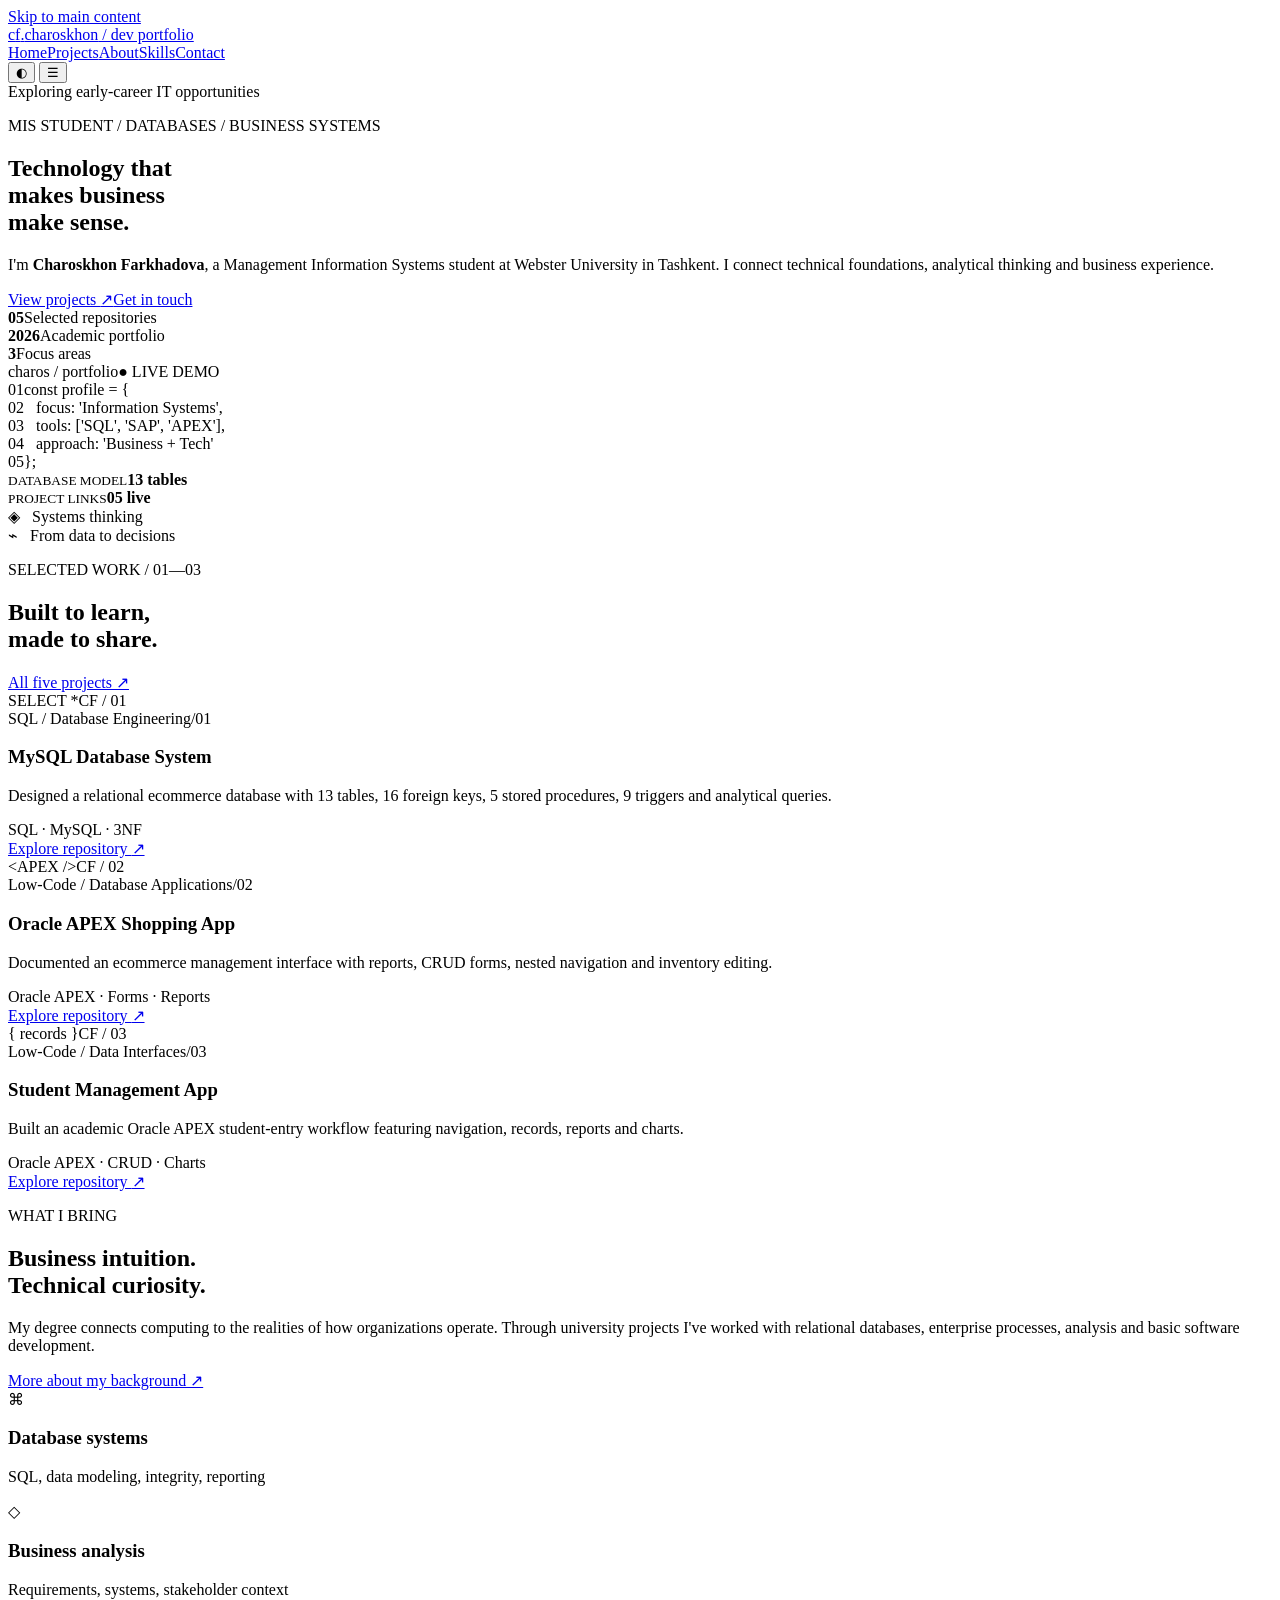
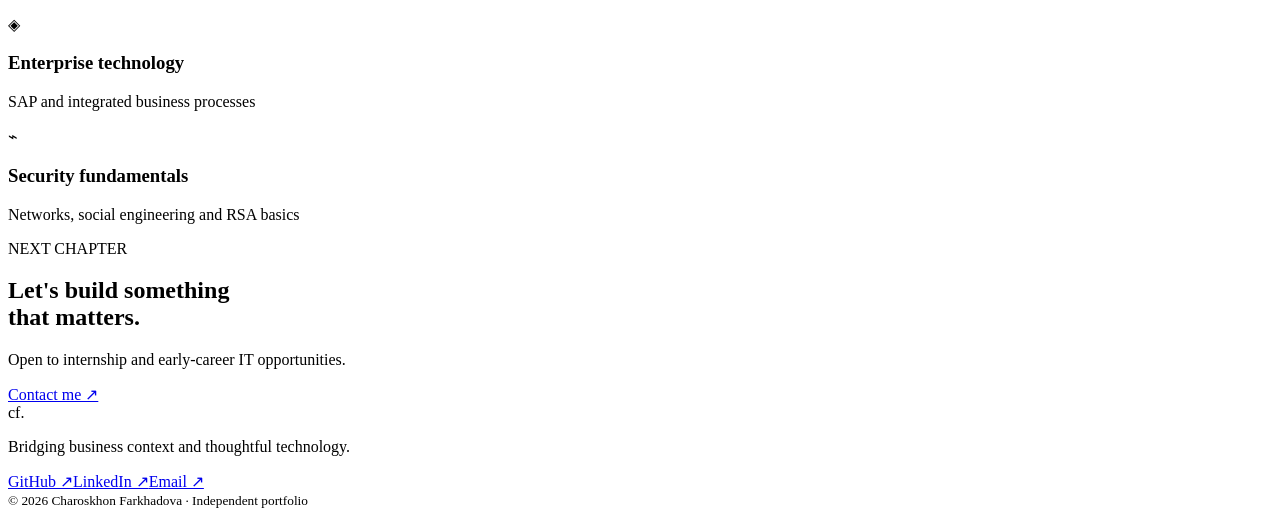
==== index.html @ 65e48bf2 "Add portfolio index.html" ====
<!doctype html>
<html lang="en" data-theme="dark">
<head>
  <meta charset="utf-8">
  <meta name="viewport" content="width=device-width, initial-scale=1">
  <meta name="description" content="Portfolio of Charoskhon Farkhadova, Webster University MIS student focused on data, software and business systems.">
  <meta name="color-scheme" content="dark light">
  <title>Home | Charoskhon Farkhadova</title>
  <link rel="icon" href="assets/favicon.svg" type="image/svg+xml">
  <link rel="stylesheet" href="assets/styles.css">
  <script src="assets/app.js" defer></script>
</head>
<body>
  <a class="skip-link" href="#main">Skip to main content</a>
  <div class="site-shell">
    <header class="site-header">
      <div class="container nav-wrapper">
        <a class="brand" href="index.html" aria-label="Charoskhon Farkhadova, homepage"><span class="brand-mark">c<span>f</span>.</span><span class="brand-label">charoskhon<span class="muted-brand"> / dev portfolio</span></span></a>
        <nav id="primary-navigation" class="site-nav" aria-label="Main navigation"><a href="index.html" aria-current="page" class="active">Home</a><a href="projects.html">Projects</a><a href="about.html">About</a><a href="skills.html">Skills</a><a href="contact.html">Contact</a></nav>
        <div class="header-actions">
          <button class="theme-toggle icon-button" type="button" aria-label="Switch color theme" title="Switch color theme"><span class="theme-icon" aria-hidden="true">◐</span></button>
          <button class="mobile-toggle icon-button" type="button" aria-controls="primary-navigation" aria-expanded="false" aria-label="Open navigation"><span aria-hidden="true">☰</span></button>
        </div>
      </div>
    </header>
    <main id="main">
<section class="hero container">
  <div class="hero-copy">
    <div class="availability"><span class="status-dot"></span> Exploring early-career IT opportunities</div>
    <p class="overline">MIS STUDENT / DATABASES / BUSINESS SYSTEMS</p>
    <h1>Technology that<br><span class="gradient-text">makes business</span><br>make sense<span class="accent-dot">.</span></h1>
    <p class="hero-description">I'm <strong>Charoskhon Farkhadova</strong>, a Management Information Systems student at Webster University in Tashkent. I connect technical foundations, analytical thinking and business experience.</p>
    <div class="hero-actions"><a href="projects.html" class="button button-primary">View projects <span aria-hidden="true">↗</span></a><a href="contact.html" class="button button-outline">Get in touch</a></div>
    <div class="hero-facts"><div><strong>05</strong><span>Selected repositories</span></div><div><strong>2026</strong><span>Academic portfolio</span></div><div><strong>3</strong><span>Focus areas</span></div></div>
  </div>
  <div class="hero-visual" aria-label="Illustrative dashboard showing connections between data, software, and business">
    <div class="visual-grid"></div><div class="halo halo-one"></div><div class="halo halo-two"></div>
    <div class="visual-main-card"><div class="terminal-header"><div class="window-dots"><i></i><i></i><i></i></div><span>charos / portfolio</span><span class="terminal-side">● LIVE DEMO</span></div>
      <div class="terminal-content"><div class="code-line"><span class="line-n">01</span><span class="token-purple">const</span> profile = <span class="token-gold">&#123;</span></div><div class="code-line"><span class="line-n">02</span> &nbsp; focus: <span class="token-green">'Information Systems'</span>,</div><div class="code-line"><span class="line-n">03</span> &nbsp; tools: <span class="token-blue">['SQL', 'SAP', 'APEX']</span>,</div><div class="code-line"><span class="line-n">04</span> &nbsp; approach: <span class="token-green">'Business + Tech'</span></div><div class="code-line"><span class="line-n">05</span><span class="token-gold">&#125;</span>;</div></div>
      <div class="terminal-stats"><div><small>DATABASE MODEL</small><strong>13 <span>tables</span></strong></div><div><small>PROJECT LINKS</small><strong>05 <span>live</span></strong></div></div>
    </div>
    <div class="floating-label label-top">◈ &nbsp; Systems thinking</div><div class="floating-label label-bottom">⌁ &nbsp; From data to decisions</div>
  </div>
</section>
<section class="section section-light-break"><div class="container">
 <div class="section-heading"><div><p class="overline">SELECTED WORK / 01—03</p><h2>Built to <span class="gradient-text">learn,</span><br>made to share.</h2></div><a href="projects.html" class="text-link">All five projects ↗</a></div>
 <div class="projects-grid"><article class="project-card" data-category="data">
    <div class="project-art art-database" aria-hidden="true"><span class="art-orbit"></span><span class="art-code">SELECT *</span><span class="art-corner">CF / 01</span></div>
    <div class="project-card-content"><div class="project-topline"><span class="eyebrow">SQL / Database Engineering</span><span class="index-number">/01</span></div>
    <h3>MySQL Database System</h3><p>Designed a relational ecommerce database with 13 tables, 16 foreign keys, 5 stored procedures, 9 triggers and analytical queries.</p><div class="tagline">SQL · MySQL · 3NF</div>
    <a class="text-link" href="https://github.com/requiembby/online-shopping-database" target="_blank" rel="noopener noreferrer" aria-label="View MySQL Database System on GitHub">Explore repository <span aria-hidden="true">↗</span></a></div>
  </article><article class="project-card" data-category="apps">
    <div class="project-art art-apex" aria-hidden="true"><span class="art-orbit"></span><span class="art-code">&lt;APEX /&gt;</span><span class="art-corner">CF / 02</span></div>
    <div class="project-card-content"><div class="project-topline"><span class="eyebrow">Low-Code / Database Applications</span><span class="index-number">/02</span></div>
    <h3>Oracle APEX Shopping App</h3><p>Documented an ecommerce management interface with reports, CRUD forms, nested navigation and inventory editing.</p><div class="tagline">Oracle APEX · Forms · Reports</div>
    <a class="text-link" href="https://github.com/requiembby/oracle-apex-shopping-system" target="_blank" rel="noopener noreferrer" aria-label="View Oracle APEX Shopping App on GitHub">Explore repository <span aria-hidden="true">↗</span></a></div>
  </article><article class="project-card" data-category="apps">
    <div class="project-art art-student" aria-hidden="true"><span class="art-orbit"></span><span class="art-code">{ records }</span><span class="art-corner">CF / 03</span></div>
    <div class="project-card-content"><div class="project-topline"><span class="eyebrow">Low-Code / Data Interfaces</span><span class="index-number">/03</span></div>
    <h3>Student Management App</h3><p>Built an academic Oracle APEX student-entry workflow featuring navigation, records, reports and charts.</p><div class="tagline">Oracle APEX · CRUD · Charts</div>
    <a class="text-link" href="https://github.com/requiembby/student-management-oracle-apex" target="_blank" rel="noopener noreferrer" aria-label="View Student Management App on GitHub">Explore repository <span aria-hidden="true">↗</span></a></div>
  </article></div></div></section>
<section class="section"><div class="container split-feature">
 <div><p class="overline">WHAT I BRING</p><h2>Business intuition.<br><span class="gradient-text">Technical curiosity.</span></h2><p class="body-large">My degree connects computing to the realities of how organizations operate. Through university projects I've worked with relational databases, enterprise processes, analysis and basic software development.</p><a class="text-link" href="about.html">More about my background ↗</a></div>
 <div class="discipline-grid"><div><span class="discipline-icon">⌘</span><h3>Database systems</h3><p>SQL, data modeling, integrity, reporting</p></div><div><span class="discipline-icon">◇</span><h3>Business analysis</h3><p>Requirements, systems, stakeholder context</p></div><div><span class="discipline-icon">◈</span><h3>Enterprise technology</h3><p>SAP and integrated business processes</p></div><div><span class="discipline-icon">⌁</span><h3>Security fundamentals</h3><p>Networks, social engineering and RSA basics</p></div></div>
</div></section>
<section class="container cta-section"><div class="cta-panel"><div><p class="overline">NEXT CHAPTER</p><h2>Let's build something<br>that matters.</h2><p>Open to internship and early-career IT opportunities.</p></div><a href="contact.html" class="button button-light">Contact me ↗</a></div></section>
</main>
    <footer class="site-footer">
      <div class="container footer-inner">
        <div><span class="footer-signature">c<span>f</span>.</span><p>Bridging business context and thoughtful technology.</p></div>
        <div class="footer-right"><div class="footer-links"><a href="https://github.com/requiembby" target="_blank" rel="noopener noreferrer">GitHub ↗</a><a href="https://www.linkedin.com/in/charoskhon-farkhadova-2148a9307/" target="_blank" rel="noopener noreferrer">LinkedIn ↗</a><a href="mailto:farkhadova.charos@gmail.com">Email ↗</a></div><small>© 2026 Charoskhon Farkhadova · Independent portfolio</small></div>
      </div>
    </footer>
  </div>
</body></html>
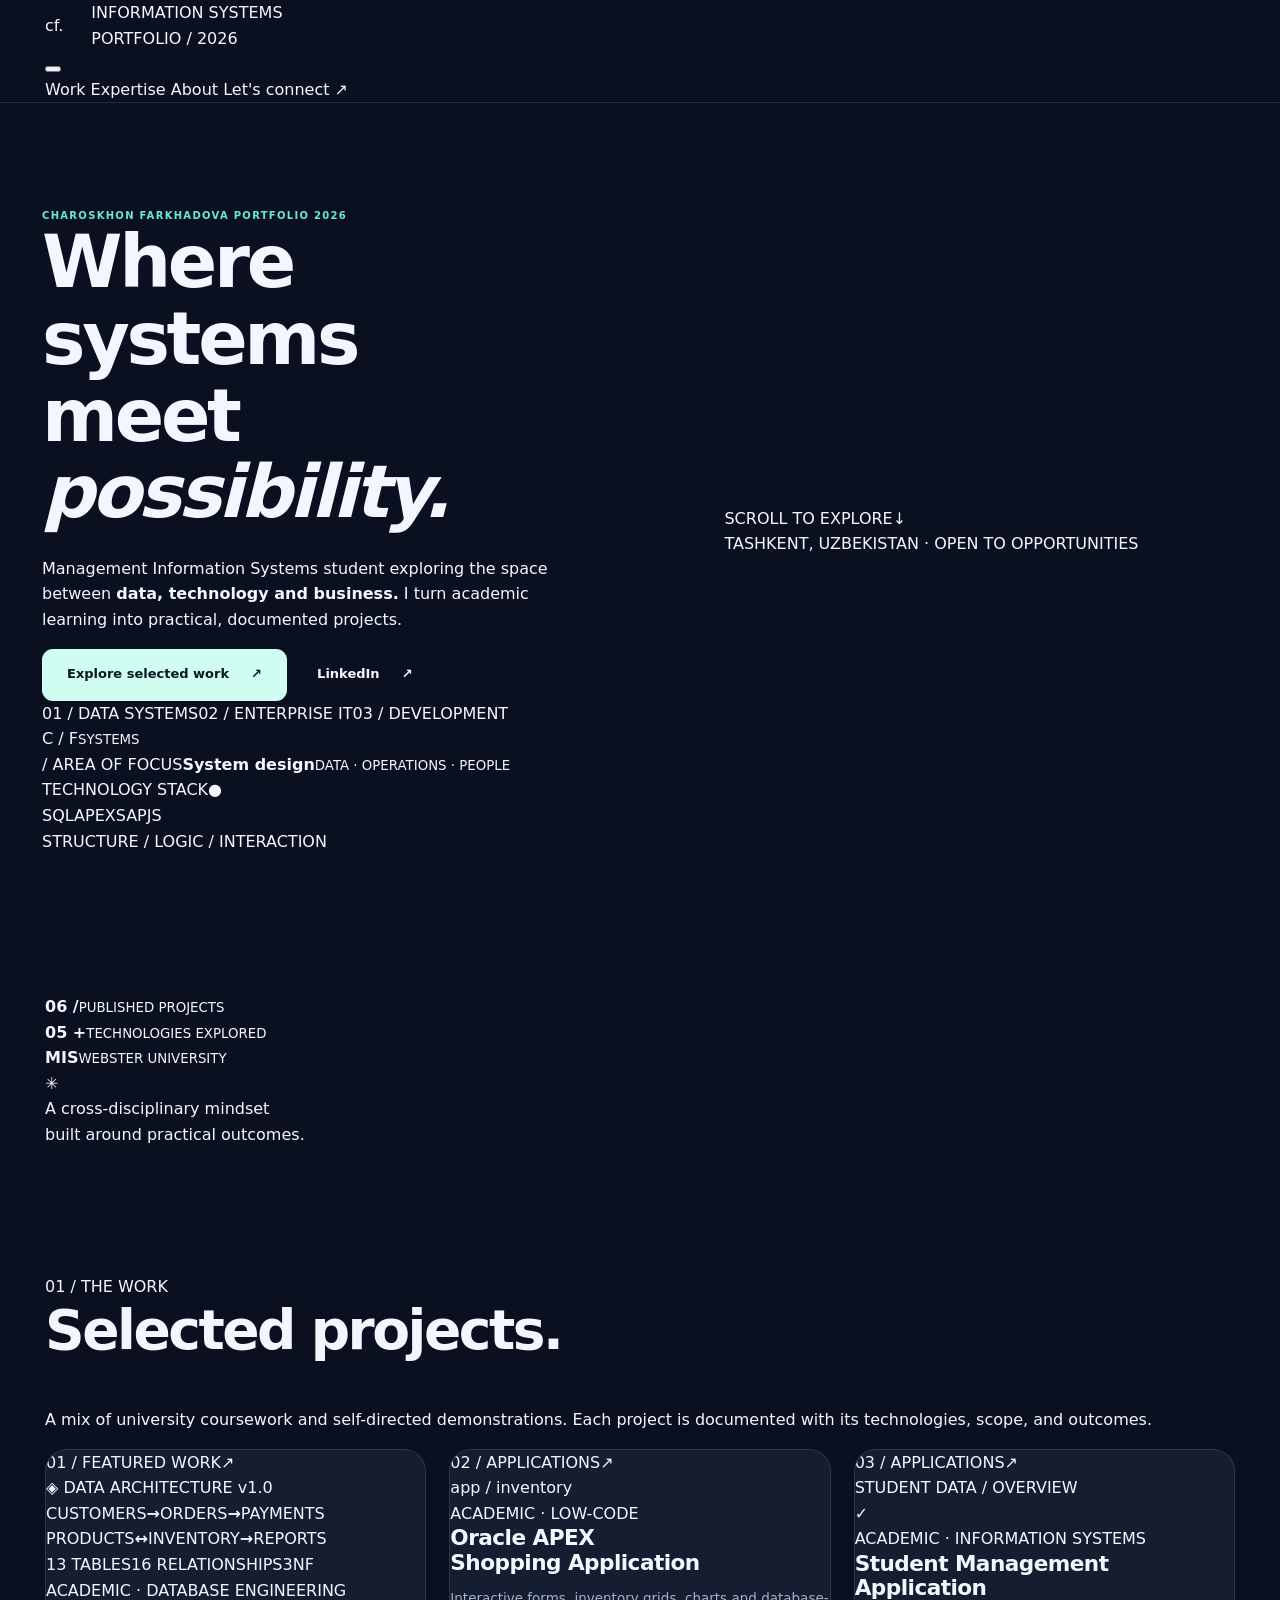
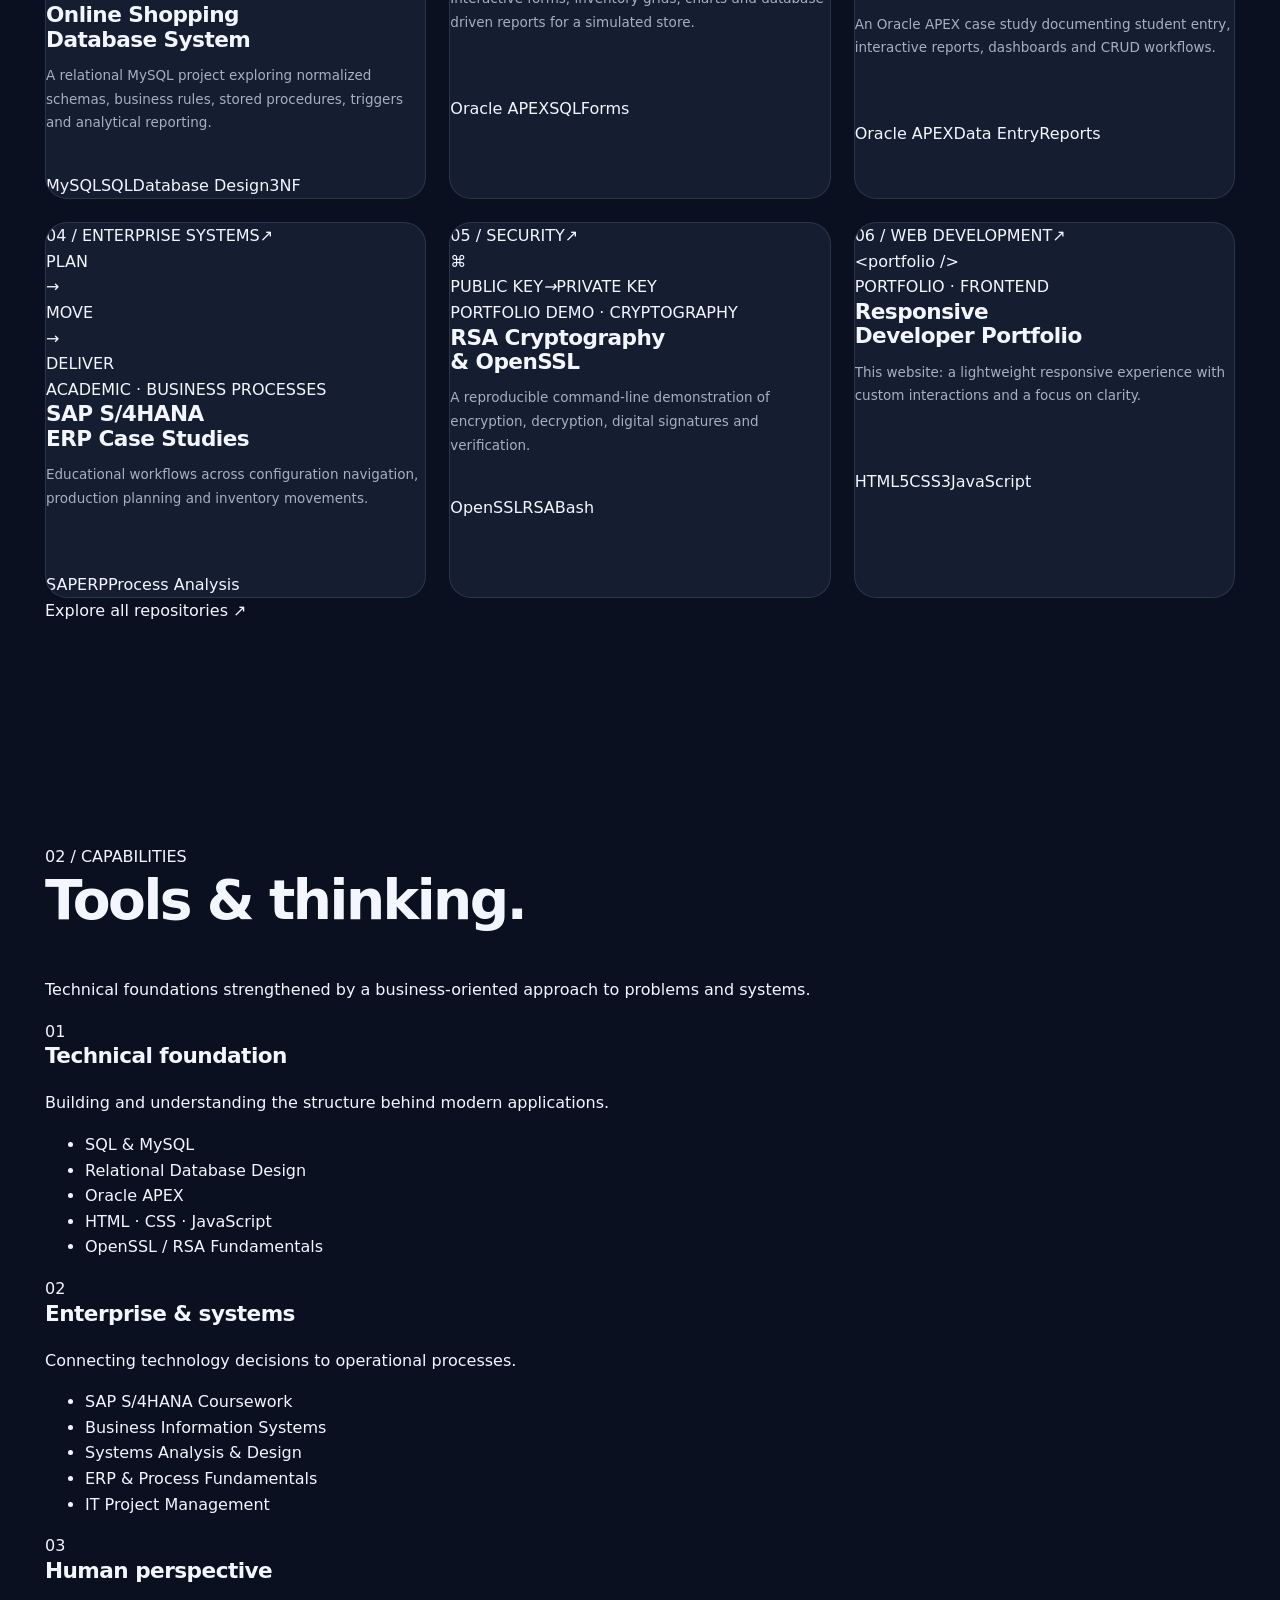
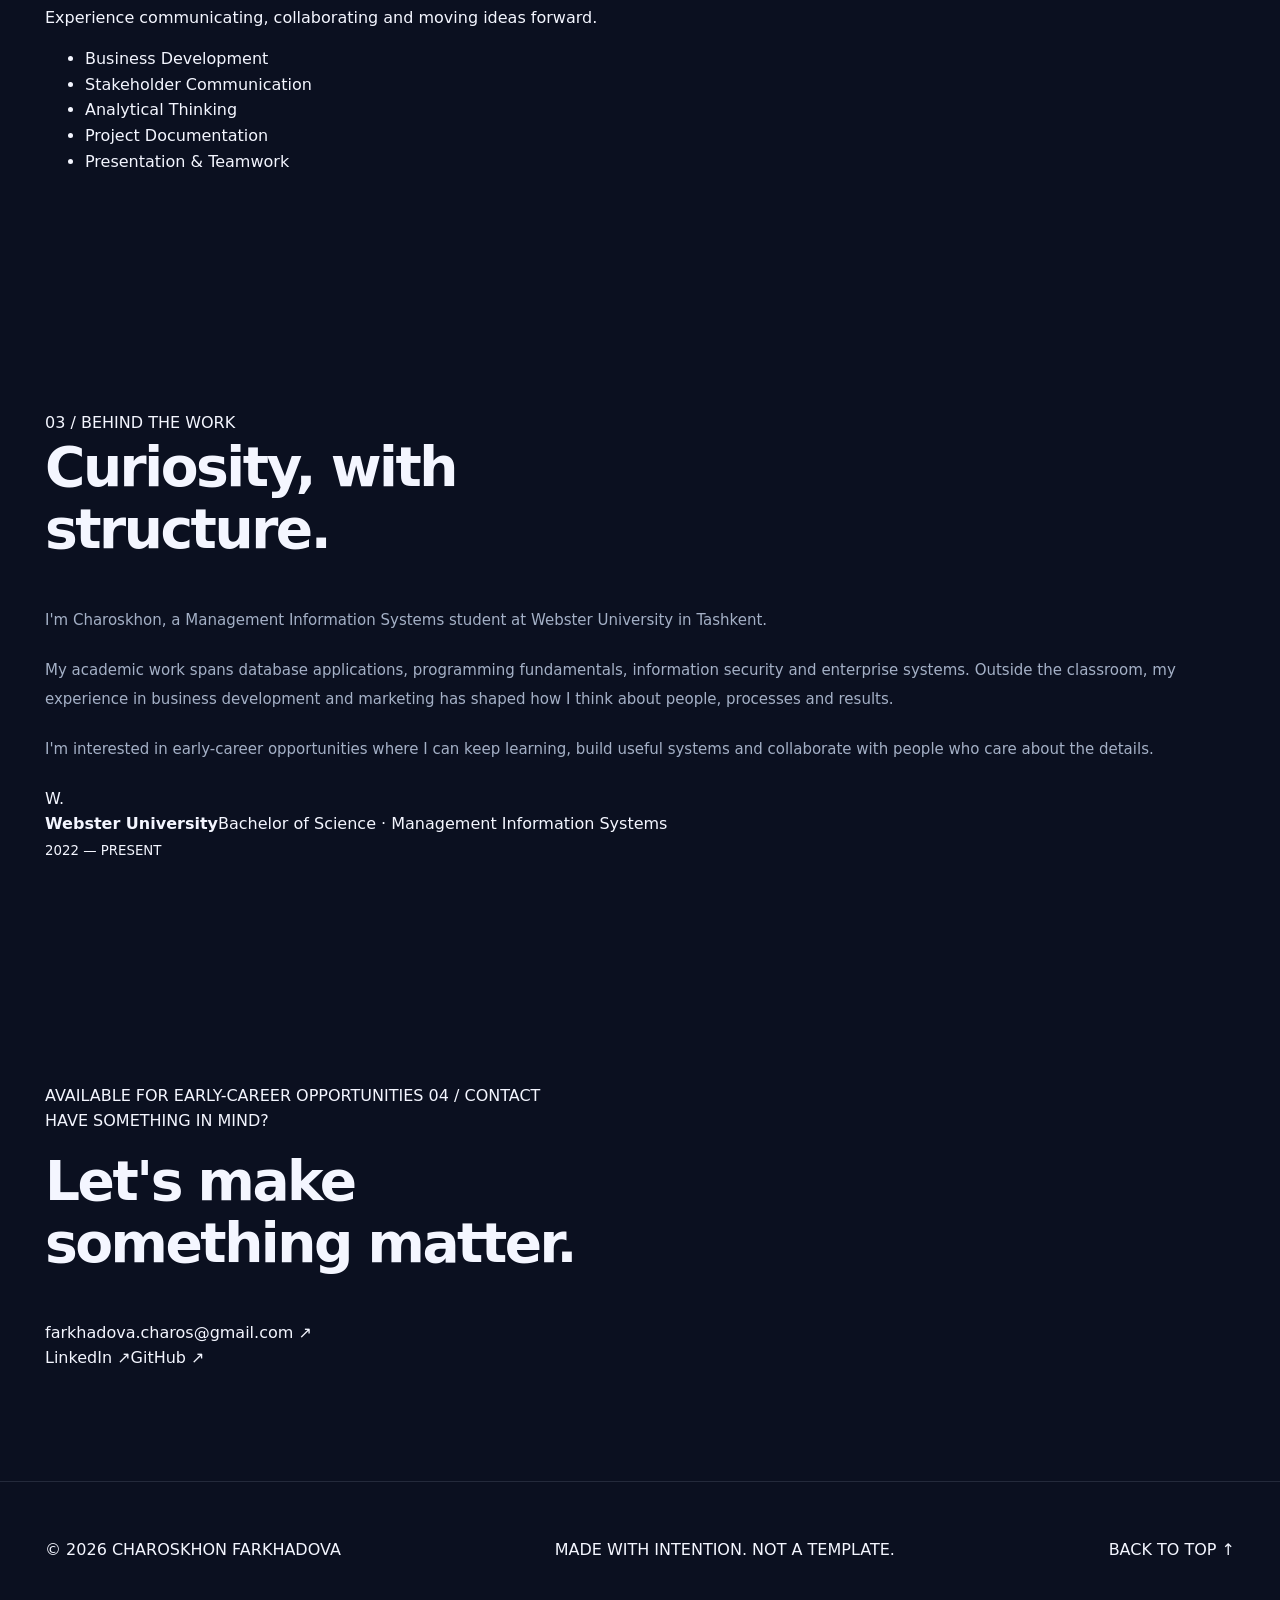
==== commit 4e966799: "Redesign homepage as elegant dark one-page tech portfolio without portrait" ====
--- a/index.html
+++ b/index.html
@@ -1,76 +1,163 @@
 <!doctype html>
-<html lang="en" data-theme="dark">
+<html lang="en">
 <head>
   <meta charset="utf-8">
-  <meta name="viewport" content="width=device-width, initial-scale=1">
-  <meta name="description" content="Portfolio of Charoskhon Farkhadova, Webster University MIS student focused on data, software and business systems.">
-  <meta name="color-scheme" content="dark light">
-  <title>Home | Charoskhon Farkhadova</title>
-  <link rel="icon" href="assets/favicon.svg" type="image/svg+xml">
+  <meta name="viewport" content="width=device-width,initial-scale=1">
+  <meta name="theme-color" content="#09090e">
+  <meta name="description" content="Charoskhon Farkhadova — Management Information Systems student working across databases, Oracle APEX, ERP processes, cryptography, and web development.">
+  <meta property="og:title" content="Charoskhon Farkhadova — Systems & Technology">
+  <meta property="og:description" content="Selected academic technology projects, technical skills, and professional experience.">
+  <title>Charoskhon Farkhadova | Systems & Technology</title>
+  <link rel="icon" type="image/svg+xml" href="assets/favicon.svg">
+  <link rel="preconnect" href="https://fonts.googleapis.com">
+  <link rel="preconnect" href="https://fonts.gstatic.com" crossorigin>
+  <link href="https://fonts.googleapis.com/css2?family=DM+Mono:wght@400;500&family=Manrope:wght@400;500;600;700;800&display=swap" rel="stylesheet">
   <link rel="stylesheet" href="assets/styles.css">
   <script src="assets/app.js" defer></script>
 </head>
 <body>
   <a class="skip-link" href="#main">Skip to main content</a>
-  <div class="site-shell">
-    <header class="site-header">
-      <div class="container nav-wrapper">
-        <a class="brand" href="index.html" aria-label="Charoskhon Farkhadova, homepage"><span class="brand-mark">c<span>f</span>.</span><span class="brand-label">charoskhon<span class="muted-brand"> / dev portfolio</span></span></a>
-        <nav id="primary-navigation" class="site-nav" aria-label="Main navigation"><a href="index.html" aria-current="page" class="active">Home</a><a href="projects.html">Projects</a><a href="about.html">About</a><a href="skills.html">Skills</a><a href="contact.html">Contact</a></nav>
-        <div class="header-actions">
-          <button class="theme-toggle icon-button" type="button" aria-label="Switch color theme" title="Switch color theme"><span class="theme-icon" aria-hidden="true">◐</span></button>
-          <button class="mobile-toggle icon-button" type="button" aria-controls="primary-navigation" aria-expanded="false" aria-label="Open navigation"><span aria-hidden="true">☰</span></button>
+  <div class="page-grid" aria-hidden="true"></div>
+  <div class="grain" aria-hidden="true"></div>
+  <header class="site-header" id="top">
+    <div class="container header-inner">
+      <a class="brand" href="#top" aria-label="Charoskhon Farkhadova, back to top">
+        <span class="brand-monogram">c<span>f</span>.</span>
+        <span class="brand-divider"></span>
+        <span class="brand-description">INFORMATION SYSTEMS<br>PORTFOLIO / 2026</span>
+      </a>
+      <button class="menu-toggle" type="button" aria-label="Open navigation" aria-expanded="false" aria-controls="site-navigation">
+        <span></span><span></span>
+      </button>
+      <nav class="navigation" id="site-navigation" aria-label="Main navigation">
+        <a href="#work">Work</a>
+        <a href="#expertise">Expertise</a>
+        <a href="#about">About</a>
+        <a href="#contact" class="nav-contact">Let's connect <span aria-hidden="true">↗</span></a>
+      </nav>
+    </div>
+  </header>
+
+  <main id="main">
+    <section class="hero section" aria-labelledby="hero-title">
+      <div class="container hero-layout">
+        <div class="hero-copy">
+          <div class="eyebrow"><span class="eyebrow-dot"></span> CHAROSKHON FARKHADOVA <span class="eyebrow-line"></span> PORTFOLIO 2026</div>
+          <h1 id="hero-title">Where <span>systems</span><br>meet <em>possibility.</em></h1>
+          <p class="hero-lead">Management Information Systems student exploring the space between <strong>data, technology and business.</strong> I turn academic learning into practical, documented projects.</p>
+          <div class="hero-buttons">
+            <a class="button button-primary" href="#work">Explore selected work <span aria-hidden="true">↗</span></a>
+            <a class="button button-quiet" href="https://www.linkedin.com/in/charoskhon-farkhadova-2148a9307/" target="_blank" rel="noopener noreferrer">LinkedIn <span aria-hidden="true">↗</span></a>
+          </div>
+          <div class="hero-tags" aria-label="Areas of interest">
+            <span>01 / DATA SYSTEMS</span><i></i><span>02 / ENTERPRISE IT</span><i></i><span>03 / DEVELOPMENT</span>
+          </div>
+        </div>
+        <div class="hero-art" aria-label="Decorative technical schematic and skill overview">
+          <div class="orbit-glow" aria-hidden="true"></div>
+          <div class="orbit orbit-outer" aria-hidden="true"></div>
+          <div class="orbit orbit-middle" aria-hidden="true"></div>
+          <div class="orbit orbit-inner" aria-hidden="true"></div>
+          <div class="orbit-core" aria-hidden="true"><span>C / F</span><small>SYSTEMS</small></div>
+          <span class="art-node node-one" aria-hidden="true"></span>
+          <span class="art-node node-two" aria-hidden="true"></span>
+          <span class="art-node node-three" aria-hidden="true"></span>
+          <div class="floating-panel panel-top"><span class="mini-label">/ AREA OF FOCUS</span><strong>System design</strong><small>DATA · OPERATIONS · PEOPLE</small></div>
+          <div class="floating-panel panel-bottom"><div class="panel-heading"><span class="mini-label">TECHNOLOGY STACK</span><span class="purple-signal">●</span></div><div class="stack-pills"><span>SQL</span><span>APEX</span><span>SAP</span><span>JS</span></div></div>
+          <div class="art-side-label" aria-hidden="true">STRUCTURE / LOGIC / INTERACTION</div>
         </div>
       </div>
-    </header>
-    <main id="main">
-<section class="hero container">
-  <div class="hero-copy">
-    <div class="availability"><span class="status-dot"></span> Exploring early-career IT opportunities</div>
-    <p class="overline">MIS STUDENT / DATABASES / BUSINESS SYSTEMS</p>
-    <h1>Technology that<br><span class="gradient-text">makes business</span><br>make sense<span class="accent-dot">.</span></h1>
-    <p class="hero-description">I'm <strong>Charoskhon Farkhadova</strong>, a Management Information Systems student at Webster University in Tashkent. I connect technical foundations, analytical thinking and business experience.</p>
-    <div class="hero-actions"><a href="projects.html" class="button button-primary">View projects <span aria-hidden="true">↗</span></a><a href="contact.html" class="button button-outline">Get in touch</a></div>
-    <div class="hero-facts"><div><strong>05</strong><span>Selected repositories</span></div><div><strong>2026</strong><span>Academic portfolio</span></div><div><strong>3</strong><span>Focus areas</span></div></div>
-  </div>
-  <div class="hero-visual" aria-label="Illustrative dashboard showing connections between data, software, and business">
-    <div class="visual-grid"></div><div class="halo halo-one"></div><div class="halo halo-two"></div>
-    <div class="visual-main-card"><div class="terminal-header"><div class="window-dots"><i></i><i></i><i></i></div><span>charos / portfolio</span><span class="terminal-side">● LIVE DEMO</span></div>
-      <div class="terminal-content"><div class="code-line"><span class="line-n">01</span><span class="token-purple">const</span> profile = <span class="token-gold">&#123;</span></div><div class="code-line"><span class="line-n">02</span> &nbsp; focus: <span class="token-green">'Information Systems'</span>,</div><div class="code-line"><span class="line-n">03</span> &nbsp; tools: <span class="token-blue">['SQL', 'SAP', 'APEX']</span>,</div><div class="code-line"><span class="line-n">04</span> &nbsp; approach: <span class="token-green">'Business + Tech'</span></div><div class="code-line"><span class="line-n">05</span><span class="token-gold">&#125;</span>;</div></div>
-      <div class="terminal-stats"><div><small>DATABASE MODEL</small><strong>13 <span>tables</span></strong></div><div><small>PROJECT LINKS</small><strong>05 <span>live</span></strong></div></div>
-    </div>
-    <div class="floating-label label-top">◈ &nbsp; Systems thinking</div><div class="floating-label label-bottom">⌁ &nbsp; From data to decisions</div>
-  </div>
-</section>
-<section class="section section-light-break"><div class="container">
- <div class="section-heading"><div><p class="overline">SELECTED WORK / 01—03</p><h2>Built to <span class="gradient-text">learn,</span><br>made to share.</h2></div><a href="projects.html" class="text-link">All five projects ↗</a></div>
- <div class="projects-grid"><article class="project-card" data-category="data">
-    <div class="project-art art-database" aria-hidden="true"><span class="art-orbit"></span><span class="art-code">SELECT *</span><span class="art-corner">CF / 01</span></div>
-    <div class="project-card-content"><div class="project-topline"><span class="eyebrow">SQL / Database Engineering</span><span class="index-number">/01</span></div>
-    <h3>MySQL Database System</h3><p>Designed a relational ecommerce database with 13 tables, 16 foreign keys, 5 stored procedures, 9 triggers and analytical queries.</p><div class="tagline">SQL · MySQL · 3NF</div>
-    <a class="text-link" href="https://github.com/requiembby/online-shopping-database" target="_blank" rel="noopener noreferrer" aria-label="View MySQL Database System on GitHub">Explore repository <span aria-hidden="true">↗</span></a></div>
-  </article><article class="project-card" data-category="apps">
-    <div class="project-art art-apex" aria-hidden="true"><span class="art-orbit"></span><span class="art-code">&lt;APEX /&gt;</span><span class="art-corner">CF / 02</span></div>
-    <div class="project-card-content"><div class="project-topline"><span class="eyebrow">Low-Code / Database Applications</span><span class="index-number">/02</span></div>
-    <h3>Oracle APEX Shopping App</h3><p>Documented an ecommerce management interface with reports, CRUD forms, nested navigation and inventory editing.</p><div class="tagline">Oracle APEX · Forms · Reports</div>
-    <a class="text-link" href="https://github.com/requiembby/oracle-apex-shopping-system" target="_blank" rel="noopener noreferrer" aria-label="View Oracle APEX Shopping App on GitHub">Explore repository <span aria-hidden="true">↗</span></a></div>
-  </article><article class="project-card" data-category="apps">
-    <div class="project-art art-student" aria-hidden="true"><span class="art-orbit"></span><span class="art-code">{ records }</span><span class="art-corner">CF / 03</span></div>
-    <div class="project-card-content"><div class="project-topline"><span class="eyebrow">Low-Code / Data Interfaces</span><span class="index-number">/03</span></div>
-    <h3>Student Management App</h3><p>Built an academic Oracle APEX student-entry workflow featuring navigation, records, reports and charts.</p><div class="tagline">Oracle APEX · CRUD · Charts</div>
-    <a class="text-link" href="https://github.com/requiembby/student-management-oracle-apex" target="_blank" rel="noopener noreferrer" aria-label="View Student Management App on GitHub">Explore repository <span aria-hidden="true">↗</span></a></div>
-  </article></div></div></section>
-<section class="section"><div class="container split-feature">
- <div><p class="overline">WHAT I BRING</p><h2>Business intuition.<br><span class="gradient-text">Technical curiosity.</span></h2><p class="body-large">My degree connects computing to the realities of how organizations operate. Through university projects I've worked with relational databases, enterprise processes, analysis and basic software development.</p><a class="text-link" href="about.html">More about my background ↗</a></div>
- <div class="discipline-grid"><div><span class="discipline-icon">⌘</span><h3>Database systems</h3><p>SQL, data modeling, integrity, reporting</p></div><div><span class="discipline-icon">◇</span><h3>Business analysis</h3><p>Requirements, systems, stakeholder context</p></div><div><span class="discipline-icon">◈</span><h3>Enterprise technology</h3><p>SAP and integrated business processes</p></div><div><span class="discipline-icon">⌁</span><h3>Security fundamentals</h3><p>Networks, social engineering and RSA basics</p></div></div>
-</div></section>
-<section class="container cta-section"><div class="cta-panel"><div><p class="overline">NEXT CHAPTER</p><h2>Let's build something<br>that matters.</h2><p>Open to internship and early-career IT opportunities.</p></div><a href="contact.html" class="button button-light">Contact me ↗</a></div></section>
-</main>
-    <footer class="site-footer">
-      <div class="container footer-inner">
-        <div><span class="footer-signature">c<span>f</span>.</span><p>Bridging business context and thoughtful technology.</p></div>
-        <div class="footer-right"><div class="footer-links"><a href="https://github.com/requiembby" target="_blank" rel="noopener noreferrer">GitHub ↗</a><a href="https://www.linkedin.com/in/charoskhon-farkhadova-2148a9307/" target="_blank" rel="noopener noreferrer">LinkedIn ↗</a><a href="mailto:farkhadova.charos@gmail.com">Email ↗</a></div><small>© 2026 Charoskhon Farkhadova · Independent portfolio</small></div>
+      <div class="container hero-bottom">
+        <div class="hero-bottom-left"><span class="tiny-line"></span><span>SCROLL TO EXPLORE</span><span class="arrow-down">↓</span></div>
+        <span class="hero-bottom-right">TASHKENT, UZBEKISTAN · OPEN TO OPPORTUNITIES</span>
       </div>
-    </footer>
-  </div>
-</body></html>+    </section>
+
+    <section class="metrics" aria-label="Portfolio at a glance">
+      <div class="container metric-layout">
+        <div class="metric"><strong>06<span> /</span></strong><small>PUBLISHED PROJECTS</small></div>
+        <div class="metric"><strong>05<span> +</span></strong><small>TECHNOLOGIES EXPLORED</small></div>
+        <div class="metric"><strong>MIS</strong><small>WEBSTER UNIVERSITY</small></div>
+        <div class="metric metric-note"><span class="note-spark">✳</span><p>A cross-disciplinary mindset<br>built around practical outcomes.</p></div>
+      </div>
+    </section>
+
+    <section class="work section" id="work" aria-labelledby="work-title">
+      <div class="container">
+        <div class="section-intro" data-reveal>
+          <div><div class="section-index"><span class="number">01</span> / THE WORK</div><h2 id="work-title">Selected <span>projects.</span></h2></div>
+          <p>A mix of university coursework and self-directed demonstrations. Each project is documented with its technologies, scope, and outcomes.</p>
+        </div>
+        <div class="projects-grid">
+          <a class="project-card project-featured" data-reveal href="https://github.com/requiembby/online-shopping-database" target="_blank" rel="noopener noreferrer">
+            <div class="project-top"><span class="project-num">01 / FEATURED WORK</span><span class="open-arrow" aria-hidden="true">↗</span></div>
+            <div class="featured-grid" aria-hidden="true">
+              <div class="db-diagram"><div class="schema-head"><span class="schema-signal">◈</span> DATA ARCHITECTURE <span>v1.0</span></div>
+                <div class="schema-nodes"><span>CUSTOMERS</span><b>→</b><span>ORDERS</span><b>→</b><span>PAYMENTS</span></div>
+                <div class="schema-nodes second"><span>PRODUCTS</span><b>↔</b><span>INVENTORY</span><b>→</b><span>REPORTS</span></div>
+                <div class="schema-foot"><span>13 TABLES</span><span>16 RELATIONSHIPS</span><span>3NF</span></div>
+              </div>
+            </div>
+            <div class="project-body"><span class="project-kind">ACADEMIC · DATABASE ENGINEERING</span><h3>Online Shopping<br>Database System</h3><p>A relational MySQL project exploring normalized schemas, business rules, stored procedures, triggers and analytical reporting.</p><div class="tag-row"><span>MySQL</span><span>SQL</span><span>Database Design</span><span>3NF</span></div></div>
+          </a>
+          <a class="project-card" data-reveal href="https://github.com/requiembby/oracle-apex-shopping-system" target="_blank" rel="noopener noreferrer">
+            <div class="project-top"><span class="project-num">02 / APPLICATIONS</span><span class="open-arrow" aria-hidden="true">↗</span></div>
+            <div class="project-graphic ui-graphic" aria-hidden="true"><div class="mini-browser"><div class="browser-tabs"><i></i><i></i><i></i><span>app / inventory</span></div><div class="browser-sidebar"></div><div class="browser-lines"><span></span><span></span><span></span><span></span></div><div class="browser-chart"><i></i><i></i><i></i><i></i></div></div></div>
+            <div class="project-body"><span class="project-kind">ACADEMIC · LOW-CODE</span><h3>Oracle APEX<br>Shopping Application</h3><p>Interactive forms, inventory grids, charts and database-driven reports for a simulated store.</p><div class="tag-row"><span>Oracle APEX</span><span>SQL</span><span>Forms</span></div></div>
+          </a>
+          <a class="project-card" data-reveal href="https://github.com/requiembby/student-management-oracle-apex" target="_blank" rel="noopener noreferrer">
+            <div class="project-top"><span class="project-num">03 / APPLICATIONS</span><span class="open-arrow" aria-hidden="true">↗</span></div>
+            <div class="project-graphic student-graphic" aria-hidden="true"><div class="student-window"><span>STUDENT DATA / OVERVIEW</span><div class="student-row"><i></i><b></b><em></em></div><div class="student-row"><i></i><b></b><em></em></div><div class="student-row"><i></i><b></b><em></em></div></div><div class="student-bubble">✓</div></div>
+            <div class="project-body"><span class="project-kind">ACADEMIC · INFORMATION SYSTEMS</span><h3>Student Management<br>Application</h3><p>An Oracle APEX case study documenting student entry, interactive reports, dashboards and CRUD workflows.</p><div class="tag-row"><span>Oracle APEX</span><span>Data Entry</span><span>Reports</span></div></div>
+          </a>
+          <a class="project-card" data-reveal href="https://github.com/requiembby/sap-s4hana-erp-case-studies" target="_blank" rel="noopener noreferrer">
+            <div class="project-top"><span class="project-num">04 / ENTERPRISE SYSTEMS</span><span class="open-arrow" aria-hidden="true">↗</span></div>
+            <div class="project-graphic flow-graphic" aria-hidden="true"><div class="flow-node">PLAN</div><span>→</span><div class="flow-node">MOVE</div><span>→</span><div class="flow-node">DELIVER</div></div>
+            <div class="project-body"><span class="project-kind">ACADEMIC · BUSINESS PROCESSES</span><h3>SAP S/4HANA<br>ERP Case Studies</h3><p>Educational workflows across configuration navigation, production planning and inventory movements.</p><div class="tag-row"><span>SAP</span><span>ERP</span><span>Process Analysis</span></div></div>
+          </a>
+          <a class="project-card" data-reveal href="https://github.com/requiembby/rsa-cryptography-openssl" target="_blank" rel="noopener noreferrer">
+            <div class="project-top"><span class="project-num">05 / SECURITY</span><span class="open-arrow" aria-hidden="true">↗</span></div>
+            <div class="project-graphic rsa-graphic" aria-hidden="true"><div class="key-circle">⌘</div><div class="rsa-caption"><span>PUBLIC KEY</span><i>→</i><span>PRIVATE KEY</span></div></div>
+            <div class="project-body"><span class="project-kind">PORTFOLIO DEMO · CRYPTOGRAPHY</span><h3>RSA Cryptography<br>&amp; OpenSSL</h3><p>A reproducible command-line demonstration of encryption, decryption, digital signatures and verification.</p><div class="tag-row"><span>OpenSSL</span><span>RSA</span><span>Bash</span></div></div>
+          </a>
+          <a class="project-card" data-reveal href="https://github.com/requiembby/responsive-developer-portfolio" target="_blank" rel="noopener noreferrer">
+            <div class="project-top"><span class="project-num">06 / WEB DEVELOPMENT</span><span class="open-arrow" aria-hidden="true">↗</span></div>
+            <div class="project-graphic web-graphic" aria-hidden="true"><div class="web-window"><span>&lt;portfolio /&gt;</span><i></i><i></i><i></i></div></div>
+            <div class="project-body"><span class="project-kind">PORTFOLIO · FRONTEND</span><h3>Responsive<br>Developer Portfolio</h3><p>This website: a lightweight responsive experience with custom interactions and a focus on clarity.</p><div class="tag-row"><span>HTML5</span><span>CSS3</span><span>JavaScript</span></div></div>
+          </a>
+        </div>
+        <a class="all-work" href="https://github.com/requiembby?tab=repositories" target="_blank" rel="noopener noreferrer">Explore all repositories <span aria-hidden="true">↗</span></a>
+      </div>
+    </section>
+
+    <section class="expertise section" id="expertise" aria-labelledby="expertise-title">
+      <div class="container">
+        <div class="section-intro" data-reveal><div><div class="section-index"><span class="number">02</span> / CAPABILITIES</div><h2 id="expertise-title">Tools &amp; <span>thinking.</span></h2></div><p>Technical foundations strengthened by a business-oriented approach to problems and systems.</p></div>
+        <div class="expertise-grid">
+          <article class="skill-column" data-reveal><div class="column-marker">01</div><h3>Technical foundation</h3><p>Building and understanding the structure behind modern applications.</p><ul><li>SQL &amp; MySQL</li><li>Relational Database Design</li><li>Oracle APEX</li><li>HTML · CSS · JavaScript</li><li>OpenSSL / RSA Fundamentals</li></ul></article>
+          <article class="skill-column" data-reveal><div class="column-marker">02</div><h3>Enterprise &amp; systems</h3><p>Connecting technology decisions to operational processes.</p><ul><li>SAP S/4HANA Coursework</li><li>Business Information Systems</li><li>Systems Analysis &amp; Design</li><li>ERP &amp; Process Fundamentals</li><li>IT Project Management</li></ul></article>
+          <article class="skill-column" data-reveal><div class="column-marker">03</div><h3>Human perspective</h3><p>Experience communicating, collaborating and moving ideas forward.</p><ul><li>Business Development</li><li>Stakeholder Communication</li><li>Analytical Thinking</li><li>Project Documentation</li><li>Presentation &amp; Teamwork</li></ul></article>
+        </div>
+      </div>
+    </section>
+
+    <section class="about section" id="about" aria-labelledby="about-title">
+      <div class="container about-grid">
+        <div data-reveal><div class="section-index"><span class="number">03</span> / BEHIND THE WORK</div><h2 id="about-title">Curiosity, with<br><span>structure.</span></h2></div>
+        <div class="about-copy" data-reveal><p class="about-statement">I'm Charoskhon, a Management Information Systems student at Webster University in Tashkent.</p><p>My academic work spans database applications, programming fundamentals, information security and enterprise systems. Outside the classroom, my experience in business development and marketing has shaped how I think about people, processes and results.</p><p>I'm interested in early-career opportunities where I can keep learning, build useful systems and collaborate with people who care about the details.</p><div class="education-line"><span class="edu-icon">W.</span><div><strong>Webster University</strong><span>Bachelor of Science · Management Information Systems</span></div><small>2022 — PRESENT</small></div></div>
+      </div>
+    </section>
+
+    <section class="contact section" id="contact" aria-labelledby="contact-title">
+      <div class="container contact-wrap" data-reveal>
+        <div class="contact-line"><span class="eyebrow-dot"></span> AVAILABLE FOR EARLY-CAREER OPPORTUNITIES <span>04 / CONTACT</span></div>
+        <p class="contact-kicker">HAVE SOMETHING IN MIND?</p>
+        <h2 id="contact-title">Let's make<br><span>something matter.</span></h2>
+        <a class="email-link" href="mailto:farkhadova.charos@gmail.com">farkhadova.charos@gmail.com <span aria-hidden="true">↗</span></a>
+        <div class="contact-actions"><a href="https://www.linkedin.com/in/charoskhon-farkhadova-2148a9307/" target="_blank" rel="noopener noreferrer">LinkedIn ↗</a><a href="https://github.com/requiembby" target="_blank" rel="noopener noreferrer">GitHub ↗</a></div>
+      </div>
+    </section>
+  </main>
+  <footer class="site-footer"><div class="container footer-inner"><span>© <span id="year">2026</span> CHAROSKHON FARKHADOVA</span><span>MADE WITH INTENTION. NOT A TEMPLATE.</span><a href="#top">BACK TO TOP ↑</a></div></footer>
+</body>
+</html>
--- a/assets/styles.css
+++ b/assets/styles.css
@@ -0,0 +1,16 @@
+/* Charoskhon Farkhadova — standalone responsive portfolio. No build step. */
+:root{--bg:#0b1020;--bg-2:#0f1628;--panel:#151d31;--panel-elev:#1a253b;--ink:#f4f6ff;--muted:#a4b0c6;--subtle:#7e8fae;--line:rgba(201,214,239,.13);--mint:#65ebd5;--lavender:#c3abff;--button:#cffdf2;--dark-button:#0b1721;--shadow:0 28px 70px rgba(1,7,20,.32);--radius:22px;--radius-lg:32px;--max:1190px}
+[data-theme="light"]{--bg:#f6f8fc;--bg-2:#f0f4fa;--panel:#fff;--panel-elev:#e8eef7;--ink:#16213b;--muted:#5d6a80;--subtle:#667a91;--line:rgba(22,33,59,.15);--mint:#007e75;--lavender:#7051cb;--button:#172334;--dark-button:#f8fafc;--shadow:0 18px 48px rgba(15,30,63,.09)}
+*{box-sizing:border-box}html{scroll-behavior:smooth}body{margin:0;background:var(--bg);color:var(--ink);font-family:Inter,ui-sans-serif,system-ui,-apple-system,BlinkMacSystemFont,"Segoe UI",sans-serif;-webkit-font-smoothing:antialiased;line-height:1.6}a{color:inherit;text-decoration:none}button{font:inherit;cursor:pointer}button:focus-visible,a:focus-visible{outline:3px solid var(--mint);outline-offset:4px}img{max-width:100%;height:auto}::selection{background:var(--mint);color:var(--bg)}.site-shell{overflow:hidden}.container{width:min(var(--max),calc(100% - 84px));margin-inline:auto}.sr-only{position:absolute!important;width:1px;height:1px;margin:-1px;overflow:hidden;clip:rect(0,0,0,0);white-space:nowrap;border:0}.skip-link{position:absolute;top:-90px;left:30px;background:var(--button);color:var(--dark-button);padding:14px;z-index:100}.skip-link:focus{top:12px}.site-header{position:relative;z-index:20;border-bottom:1px solid var(--line);background:var(--bg)}.nav-wrapper{min-height:86px;display:flex;align-items:center;gap:40px}.brand{display:flex;align-items:center;gap:14px;white-space:nowrap}.brand-mark,.footer-signature{font-weight:800;font-size:38px;letter-spacing:-.11em;color:var(--mint);line-height:1}.brand-mark span,.footer-signature span{color:var(--lavender)}.brand-label{font-size:13px;font-weight:750;letter-spacing:.01em}.muted-brand{font-weight:450;color:var(--muted)}.site-nav{display:flex;align-items:center;gap:30px;margin-left:auto}.site-nav a{font-size:13px;font-weight:650;color:var(--muted);padding:10px 2px;transition:color .2s}.site-nav a:hover,.site-nav a.active{color:var(--ink)}.site-nav a.active:after{content:"";display:block;width:20px;height:2px;margin-top:3px;background:var(--mint)}.header-actions{display:flex;gap:8px}.icon-button{border:1px solid var(--line);border-radius:50%;color:var(--ink);background:var(--panel);display:grid;place-items:center;width:39px;height:39px;transition:background .2s,transform .2s}.icon-button:hover{background:var(--panel-elev);transform:translateY(-2px)}.theme-icon{font-size:19px}.mobile-toggle{display:none}
+h1,h2,h3,p{margin-top:0}h1,h2,h3{line-height:1.13;letter-spacing:-.045em}h1{font-size:clamp(3.4rem,5.7vw,6.05rem);font-weight:780}h2{font-size:clamp(2.5rem,4.3vw,4.25rem);font-weight:760}h3{font-size:1.35rem;letter-spacing:-.025em}.muted{color:var(--muted)}.gradient-text{background:linear-gradient(104deg,var(--mint) 5%,var(--lavender) 94%);-webkit-background-clip:text;background-clip:text;color:transparent}.accent-dot{color:var(--mint)}.overline{font-weight:750;letter-spacing:.21em;font-size:11px;color:var(--mint);margin-bottom:23px}.eyebrow{font-size:10px;font-weight:750;letter-spacing:.13em;text-transform:uppercase;color:var(--mint)}.button{display:inline-flex;align-items:center;justify-content:center;gap:22px;min-height:52px;padding:13px 24px;font-weight:740;font-size:13px;border:1px solid transparent;border-radius:11px;transition:transform .2s,background .2s,border-color .2s}.button:hover{transform:translateY(-3px)}.button-primary{background:var(--button);color:var(--dark-button)}.button-outline{color:var(--ink);border-color:var(--line);background:transparent}.button-outline:hover{border-color:var(--mint)}.button-light{background:#fff;color:#19203a}.text-link{font-size:13px;font-weight:750;color:var(--mint);border-bottom:1px solid color-mix(in srgb,var(--mint),transparent 65%);padding-bottom:4px;display:inline-block}.text-link:hover{color:var(--ink)}.section{padding:110px 0}.section.no-top{padding-top:0}.section-light-break{background:var(--bg-2);border-block:1px solid var(--line)}.section-heading{display:flex;justify-content:space-between;align-items:end;gap:28px;margin-bottom:50px}.section-heading h2{margin-bottom:0}.section-heading .overline{margin-bottom:16px}.mb-medium{margin-bottom:43px}.body-large{font-size:17px;line-height:1.85;color:var(--muted)}
+.hero{display:grid;grid-template-columns:minmax(0,1.05fr) minmax(0,1fr);gap:55px;align-items:center;padding-block:105px 140px;min-height:760px}.availability{display:inline-flex;align-items:center;gap:10px;color:var(--muted);font-size:12px;font-weight:600;padding:9px 14px;border:1px solid var(--line);background:var(--panel);border-radius:999px;margin-bottom:45px}.status-dot{width:7px;height:7px;background:var(--mint);border-radius:50%;box-shadow:0 0 0 5px rgba(101,235,213,.1)}.hero h1{margin-bottom:25px;line-height:1.05}.hero-description{font-size:15.5px;line-height:1.88;color:var(--muted);max-width:575px;margin-bottom:30px}.hero-description strong{font-weight:740;color:var(--ink)}.hero-actions{display:flex;gap:14px;flex-wrap:wrap}.hero-facts{display:flex;gap:45px;margin-top:66px;padding-top:30px;border-top:1px solid var(--line)}.hero-facts div{display:flex;flex-direction:column}.hero-facts strong{font-size:32px;letter-spacing:-.055em;line-height:1.2}.hero-facts span{color:var(--subtle);font-size:11px;margin-top:6px}.hero-visual{position:relative;isolation:isolate;min-height:510px;display:grid;place-items:center}.visual-grid{position:absolute;inset:0;opacity:.27;background-image:linear-gradient(to right,var(--line) 1px,transparent 1px),linear-gradient(to bottom,var(--line) 1px,transparent 1px);background-size:42px 42px;mask-image:radial-gradient(circle,black 13%,transparent 77%)}.halo{position:absolute;border-radius:50%;filter:blur(54px);opacity:.28;z-index:-1}.halo-one{width:260px;height:260px;background:var(--mint);right:15%;top:20%}.halo-two{width:250px;height:250px;background:var(--lavender);left:8%;bottom:7%}.visual-main-card{width:min(510px,95%);border:1px solid rgba(175,210,238,.2);border-radius:20px;overflow:hidden;box-shadow:var(--shadow);background:#101a2b;transform:rotate(-2deg)}.terminal-header{display:flex;align-items:center;gap:15px;border-bottom:1px solid rgba(255,255,255,.09);padding:16px 18px;color:#a7b3cc;font-size:11px}.window-dots{display:flex;gap:6px}.window-dots i{display:block;width:7px;height:7px;border-radius:50%;background:#e98186}.window-dots i:nth-child(2){background:#f7bf68}.window-dots i:nth-child(3){background:#62d4a6}.terminal-side{margin-left:auto;color:#60eccb;letter-spacing:.08em;font-size:9px}.terminal-content{padding:34px 22px 38px;display:flex;flex-direction:column;gap:15px;font-family:ui-monospace,SFMono-Regular,Menlo,Consolas,monospace;font-size:13px;color:#e1eafa;white-space:nowrap}.line-n{display:inline-block;width:36px;color:#5b6e88}.token-purple{color:#c9a9fc}.token-green{color:#8ae6ca}.token-blue{color:#9dbef5}.token-gold{color:#f2d49c}.terminal-stats{display:grid;grid-template-columns:1fr 1fr;gap:1px;background:rgba(255,255,255,.07)}.terminal-stats>div{background:#142238;padding:19px 24px;display:flex;flex-direction:column}.terminal-stats small{font-size:9px;color:#92a2ba;letter-spacing:.13em}.terminal-stats strong{color:#eefaff;font-size:25px;font-weight:800;margin-top:6px}.terminal-stats strong span{font-weight:450;font-size:12px;color:#9babc3}.floating-label{position:absolute;z-index:2;display:inline-block;border:1px solid rgba(255,255,255,.14);padding:13px 16px;border-radius:10px;background:#1b2840;box-shadow:0 13px 28px rgba(0,0,0,.25);color:#e5ecfb;font-size:11px;font-weight:650;letter-spacing:.02em}.label-top{right:-3%;top:8%;transform:rotate(5deg)}.label-bottom{left:-5%;bottom:5%;transform:rotate(4deg)}
+.projects-grid{display:grid;grid-template-columns:repeat(3,minmax(0,1fr));gap:23px}.project-card{background:var(--panel);border:1px solid var(--line);border-radius:var(--radius);overflow:hidden;min-width:0;transition:transform .2s,border-color .2s,box-shadow .2s}.project-card:hover{transform:translateY(-6px);border-color:rgba(101,235,213,.45);box-shadow:var(--shadow)}.project-card[hidden]{display:none!important}.project-art{height:185px;position:relative;overflow:hidden;isolation:isolate;display:flex;align-items:center;justify-content:center;background:#1d2b47}.project-art:before,.project-art:after{position:absolute;content:"";inset:0}.project-art:before{background:radial-gradient(circle at 35% 40%,var(--art-a) 0%,transparent 42%),radial-gradient(circle at 70% 80%,var(--art-b) 0%,transparent 40%);filter:blur(23px);opacity:.55;z-index:-1}.project-art:after{inset:18px;background-image:linear-gradient(transparent 96%,rgba(255,255,255,.07) 96%),linear-gradient(90deg,transparent 96%,rgba(255,255,255,.07) 96%);background-size:22px 22px;mask-image:linear-gradient(100deg,transparent,#000,transparent);opacity:.55}.art-database{--art-a:#31acbf;--art-b:#9e79dc}.art-apex{--art-a:#a687ed;--art-b:#18a78d}.art-student{--art-a:#52a1e0;--art-b:#98d5a5}.art-erp{--art-a:#efd086;--art-b:#4aaebd}.art-security{--art-a:#ab8cf0;--art-b:#e76ac0}.art-orbit{position:absolute;width:190px;height:190px;border:1px solid rgba(255,255,255,.27);border-radius:27px;transform:rotate(35deg);box-shadow:0 0 60px rgba(148,227,222,.13),inset 0 0 40px rgba(160,160,230,.09)}.art-orbit:before,.art-orbit:after{content:"";position:absolute;inset:25px;border:1px solid rgba(255,255,255,.15);border-radius:24px}.art-orbit:after{inset:55px;border-radius:50%}.art-code{position:relative;z-index:2;font-size:22px;font-weight:780;letter-spacing:-.04em;color:#e5f7ff;text-shadow:0 3px 25px rgba(5,16,44,.55);font-family:ui-monospace,Consolas,monospace}.art-corner{position:absolute;bottom:16px;left:19px;color:rgba(255,255,255,.78);font-size:10px;font-weight:750;letter-spacing:.12em}.project-card-content{padding:25px 25px 28px}.project-topline{display:flex;justify-content:space-between;align-items:center;margin-bottom:16px;gap:12px}.index-number{color:var(--subtle);font-size:12px}.project-card h3{margin-bottom:12px}.project-card p{font-size:13.5px;color:var(--muted);line-height:1.75;min-height:95px}.tagline{font-size:11px;font-weight:650;color:var(--subtle);margin:20px 0 24px}.project-card .text-link{font-size:12px}
+.split-feature{display:grid;grid-template-columns:1fr 1fr;align-items:center;gap:100px}.split-feature h2{margin-bottom:25px}.split-feature .body-large{margin-bottom:25px}.discipline-grid{display:grid;grid-template-columns:1fr 1fr;gap:15px}.discipline-grid>div{padding:28px 22px;border:1px solid var(--line);border-radius:18px;background:var(--panel)}.discipline-icon{font-size:23px;color:var(--mint)}.discipline-grid h3{font-size:16px;margin:14px 0 9px}.discipline-grid p{font-size:12px;color:var(--muted);margin:0}.cta-section{padding-bottom:110px}.cta-panel{border-radius:32px;padding:62px 70px;display:flex;justify-content:space-between;align-items:center;gap:25px;background:linear-gradient(115deg,#265f70 0%,#59448c 96%);color:#fff;position:relative;overflow:hidden}.cta-panel:after{content:"";width:320px;height:320px;border:1px solid rgba(255,255,255,.17);position:absolute;right:0;top:-55%;transform:rotate(35deg);border-radius:45px}.cta-panel>*{z-index:1}.cta-panel .overline{color:#b5ffec}.cta-panel h2{font-size:clamp(2rem,3.4vw,3.7rem);margin-bottom:15px}.cta-panel p:not(.overline){color:#e2eafa;margin:0}.site-footer{border-top:1px solid var(--line)}.footer-inner{padding:55px 0;display:flex;justify-content:space-between;align-items:end;gap:25px}.footer-signature{display:block}.footer-inner p{color:var(--subtle);font-size:12px;margin:16px 0 0}.footer-right{text-align:right}.footer-links{display:flex;gap:24px;justify-content:end;margin-bottom:18px}.footer-links a{font-size:12px;font-weight:700}.footer-links a:hover{color:var(--mint)}.footer-right small{font-size:11px;color:var(--subtle)}
+.page-hero{padding:108px 0 65px}.page-hero .overline{margin-bottom:26px}.page-hero h1{max-width:1050px;margin:0 0 27px}.page-subtitle{max-width:740px;color:var(--muted);font-size:17px;line-height:1.85;margin-bottom:56px}.thin-line{width:100%;border-bottom:1px solid var(--line)}.filters{display:flex;gap:10px;flex-wrap:wrap;margin-bottom:33px}.filter-chip{border:1px solid var(--line);color:var(--muted);background:transparent;border-radius:999px;padding:9px 17px;font-size:12px;font-weight:720}.filter-chip:hover{border-color:var(--mint);color:var(--ink)}.filter-chip.active{color:var(--dark-button);background:var(--button);border-color:var(--button)}.filter-chip span{font-size:10px;margin-left:7px}.disclaimer-note{border:1px solid var(--line);border-left:3px solid var(--mint);background:var(--panel);border-radius:14px;padding:22px 27px;margin-top:45px;max-width:930px}.disclaimer-note strong{font-size:13px}.disclaimer-note p{font-size:12.5px;color:var(--muted);margin:8px 0 0;line-height:1.8}
+.about-layout{display:grid;grid-template-columns:minmax(0,1.1fr) minmax(0,.75fr);gap:100px}.about-copy h2{font-size:clamp(2rem,3.3vw,3.1rem);margin-bottom:25px}.about-copy p:not(.overline){color:var(--muted);font-size:15px;line-height:1.9;margin-bottom:22px}.about-copy strong{color:var(--ink)}.about-links{display:flex;gap:12px;flex-wrap:wrap;margin-top:30px}.info-card,.quote-card{border:1px solid var(--line);background:var(--panel);border-radius:23px;padding:31px}.info-card .eyebrow{display:block;margin-bottom:25px}.info-row{display:flex;flex-direction:column;gap:4px;border-top:1px solid var(--line);padding:14px 0}.info-row>span{color:var(--subtle);font-size:10px;letter-spacing:.11em;text-transform:uppercase}.info-row strong{font-size:13px}.quote-card{margin-top:15px;background:linear-gradient(125deg,rgba(101,235,213,.1),rgba(195,171,255,.12))}.quote-glyph{font-size:64px;line-height:1;color:var(--mint)}.quote-card p{font-size:19px;line-height:1.55;font-weight:660;letter-spacing:-.015em;margin:0}.timeline{border-top:1px solid var(--line)}.timeline-entry{display:grid;grid-template-columns:230px 1fr;gap:30px;padding:30px 0;border-bottom:1px solid var(--line)}.timeline-entry>div:first-child{display:flex;flex-direction:column;gap:3px}.timeline-entry>div:first-child strong{font-size:14px}.timeline-entry>div:first-child span{font-size:11px;color:var(--mint)}.timeline-entry h3{margin-bottom:8px;font-size:17px}.timeline-entry p{color:var(--muted);font-size:13px;line-height:1.7;max-width:700px;margin:0}
+.skills-layout{display:grid;grid-template-columns:1fr 1fr;gap:24px}.skill-category{background:var(--panel);border:1px solid var(--line);border-radius:22px;padding:38px}.skill-num{color:var(--mint);font-size:11px;letter-spacing:.14em;font-weight:760}.skill-category h2{font-size:clamp(1.55rem,2.6vw,2.4rem);margin:17px 0}.skill-category p{color:var(--muted);font-size:13.5px;line-height:1.75;margin-bottom:26px}.skill-pills{display:flex;gap:9px;flex-wrap:wrap}.skill-pills span{background:var(--bg-2);border:1px solid var(--line);border-radius:8px;padding:8px 11px;font-size:11px;font-weight:650}.course-grid{display:grid;grid-template-columns:1fr 1fr;gap:12px}.course-grid>div{background:var(--panel);border:1px solid var(--line);border-radius:11px;padding:17px 19px;display:flex;justify-content:space-between;gap:12px;align-items:center;font-size:12.5px;font-weight:650}.course-grid span{white-space:nowrap;color:var(--mint);font-weight:600;font-size:10px}
+.contact-grid{display:grid;grid-template-columns:1fr 1fr;gap:100px}.contact-lead h2{font-size:clamp(2rem,3.5vw,3.5rem);margin-top:24px}.contact-lead>p:not(.overline){color:var(--muted);max-width:475px;font-size:15px;line-height:1.85;margin:25px 0}.contact-list{display:flex;flex-direction:column}.contact-link{border-top:1px solid var(--line);padding:25px 2px;display:flex;justify-content:space-between;align-items:center;gap:10px;transition:padding .2s}.contact-link:not(.static):hover{padding-left:12px}.contact-link:last-child{border-bottom:1px solid var(--line)}.contact-link span:first-child{display:flex;flex-direction:column}.contact-link small{font-size:10px;letter-spacing:.15em;color:var(--mint);font-weight:750;margin-bottom:7px}.contact-link strong{font-size:15px;overflow-wrap:anywhere}.contact-link>span:last-child{font-size:22px;color:var(--mint)}
+@media(max-width:1050px){.container{width:min(var(--max),calc(100% - 56px))}.hero{gap:20px;min-height:680px}.hero h1{font-size:clamp(3.2rem,5.4vw,4.8rem)}.hero-visual{min-height:425px}.terminal-content{font-size:11px}.projects-grid{grid-template-columns:repeat(2,minmax(0,1fr))}.split-feature{gap:45px}.about-layout,.contact-grid{gap:50px}.label-top{right:0}.label-bottom{left:0}.nav-wrapper{gap:15px}.site-nav{gap:18px}}
+@media(max-width:740px){.container{width:min(var(--max),calc(100% - 36px))}.site-header{position:relative}.nav-wrapper{min-height:70px}.brand-mark{font-size:33px}.brand-label{font-size:11px}.muted-brand{display:none}.site-nav{display:none;position:absolute;top:70px;left:0;right:0;background:var(--bg);border-bottom:1px solid var(--line);padding:16px 18px 24px;box-shadow:var(--shadow);margin:0;flex-direction:column;align-items:stretch;gap:4px}.site-nav.open{display:flex}.site-nav a{padding:11px 15px;font-size:14px}.site-nav a.active:after{display:none}.site-nav a.active{border-left:3px solid var(--mint);background:var(--panel)}.header-actions{margin-left:auto}.mobile-toggle{display:grid}.hero{grid-template-columns:1fr;padding:64px 0 86px;min-height:0;gap:37px}.availability{margin-bottom:28px}.hero h1{font-size:clamp(3.15rem,11.5vw,5.1rem)}.hero-description{font-size:14.5px}.hero-facts{gap:20px;justify-content:space-between;margin-top:48px}.hero-facts strong{font-size:26px}.hero-facts span{font-size:10px}.hero-visual{min-height:345px}.visual-main-card{width:min(500px,92%)}.terminal-header{padding:11px;font-size:9px}.terminal-content{font-size:10px;gap:10px;padding:25px 14px}.line-n{width:25px}.terminal-stats>div{padding:12px 15px}.floating-label{font-size:9px;padding:8px 10px}.section{padding:72px 0}.section-heading{align-items:start;flex-direction:column;gap:21px;margin-bottom:30px}h2{font-size:clamp(2.2rem,9vw,3.3rem)}.projects-grid{grid-template-columns:1fr}.project-card p{min-height:0}.project-art{height:200px}.split-feature{grid-template-columns:1fr;gap:40px}.discipline-grid{gap:12px}.discipline-grid>div{padding:21px 14px}.discipline-grid h3{font-size:14px}.discipline-grid p{font-size:11px}.cta-section{padding-bottom:72px}.cta-panel{padding:37px 26px;flex-direction:column;align-items:start;border-radius:22px}.footer-inner{align-items:start;flex-direction:column;padding:42px 0}.footer-right{text-align:left}.footer-links{justify-content:start;flex-wrap:wrap}.page-hero{padding:67px 0 45px}.page-hero h1{font-size:clamp(3rem,11vw,4.8rem)}.page-subtitle{font-size:14.5px;margin-bottom:32px}.about-layout,.skills-layout,.contact-grid{grid-template-columns:1fr;gap:23px}.timeline-entry{grid-template-columns:1fr;gap:14px}.course-grid{grid-template-columns:1fr}.skill-category{padding:28px}.contact-grid{gap:40px}.contact-link strong{font-size:13px}}
+@media(max-width:390px){.hero h1{font-size:3.02rem}.hero-facts{gap:9px}.hero-facts span{max-width:95px}.button{padding:12px 18px}.terminal-content{font-size:9px}.visual-main-card{width:100%}.terminal-side{display:none}.footer-links{gap:15px}.contact-link strong{font-size:12px}}
+@media(prefers-reduced-motion:reduce){html{scroll-behavior:auto}*,*:before,*:after{transition:none!important;animation:none!important}}
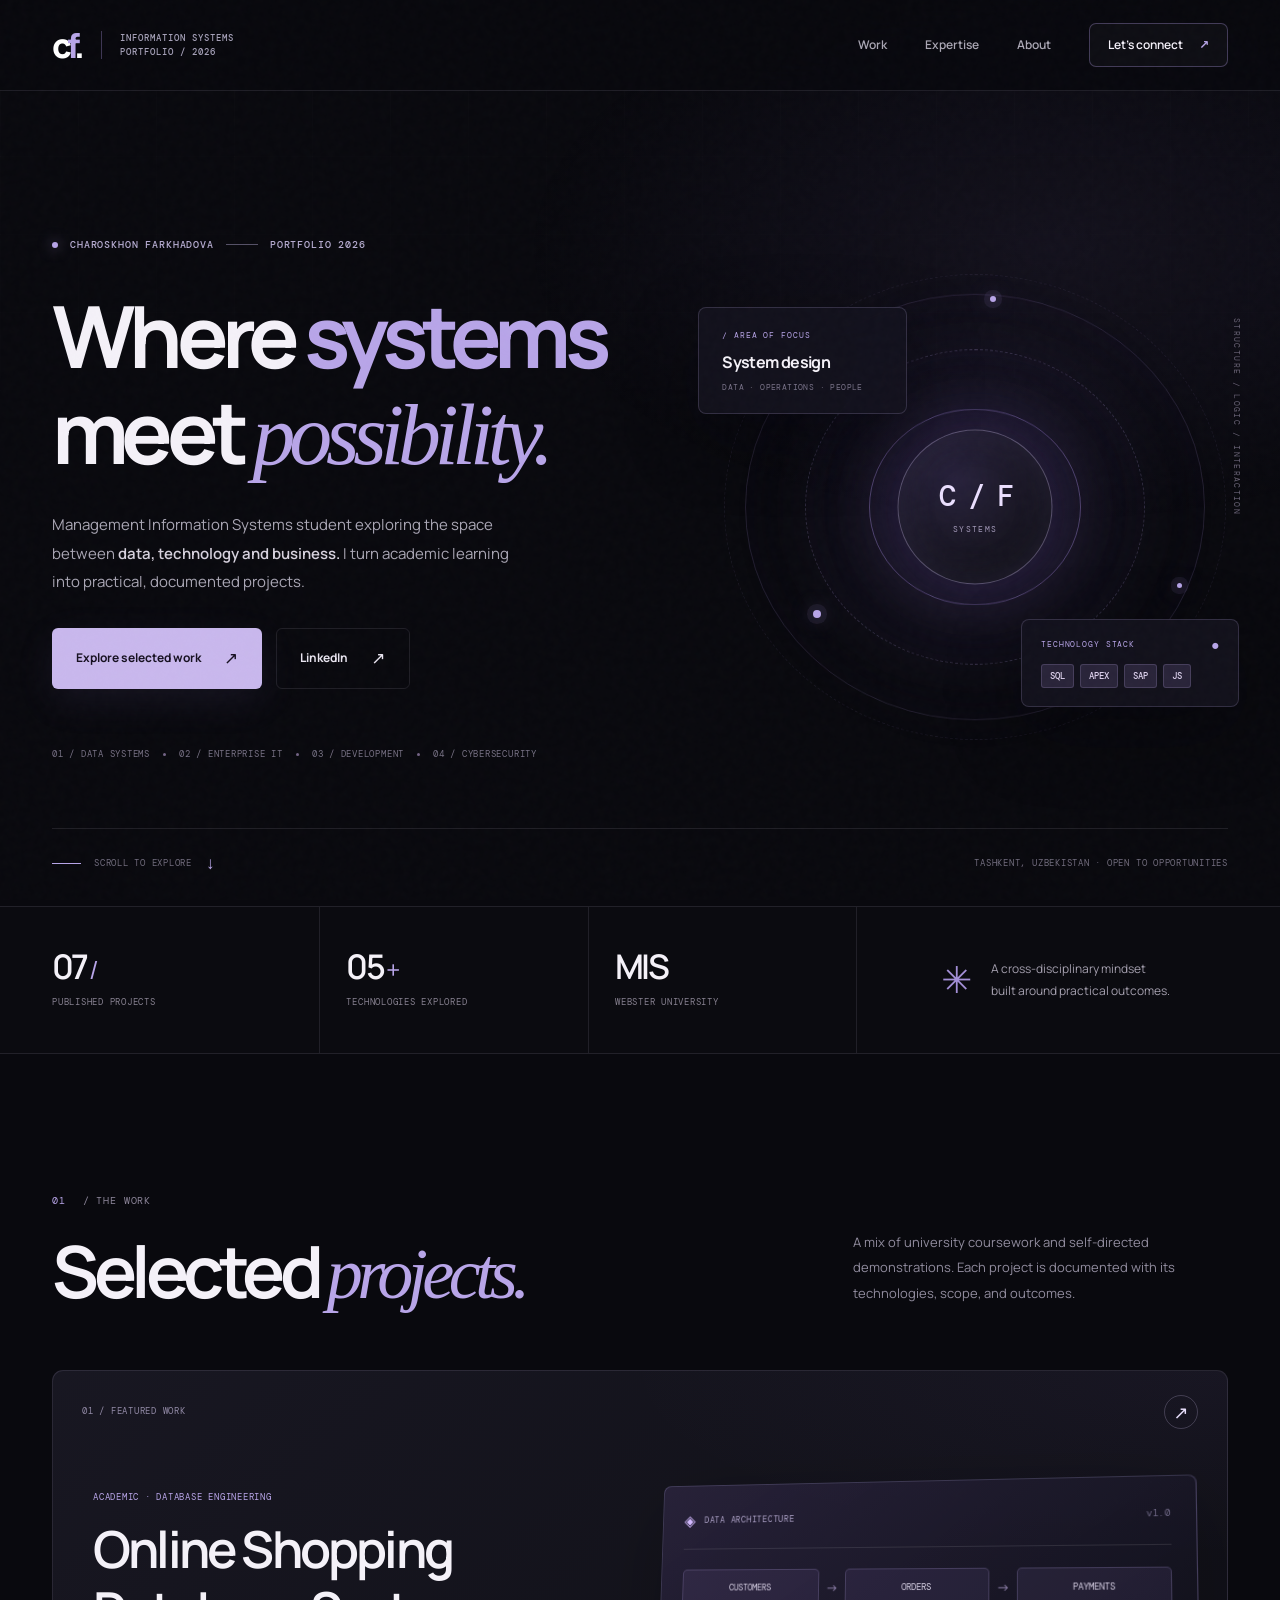
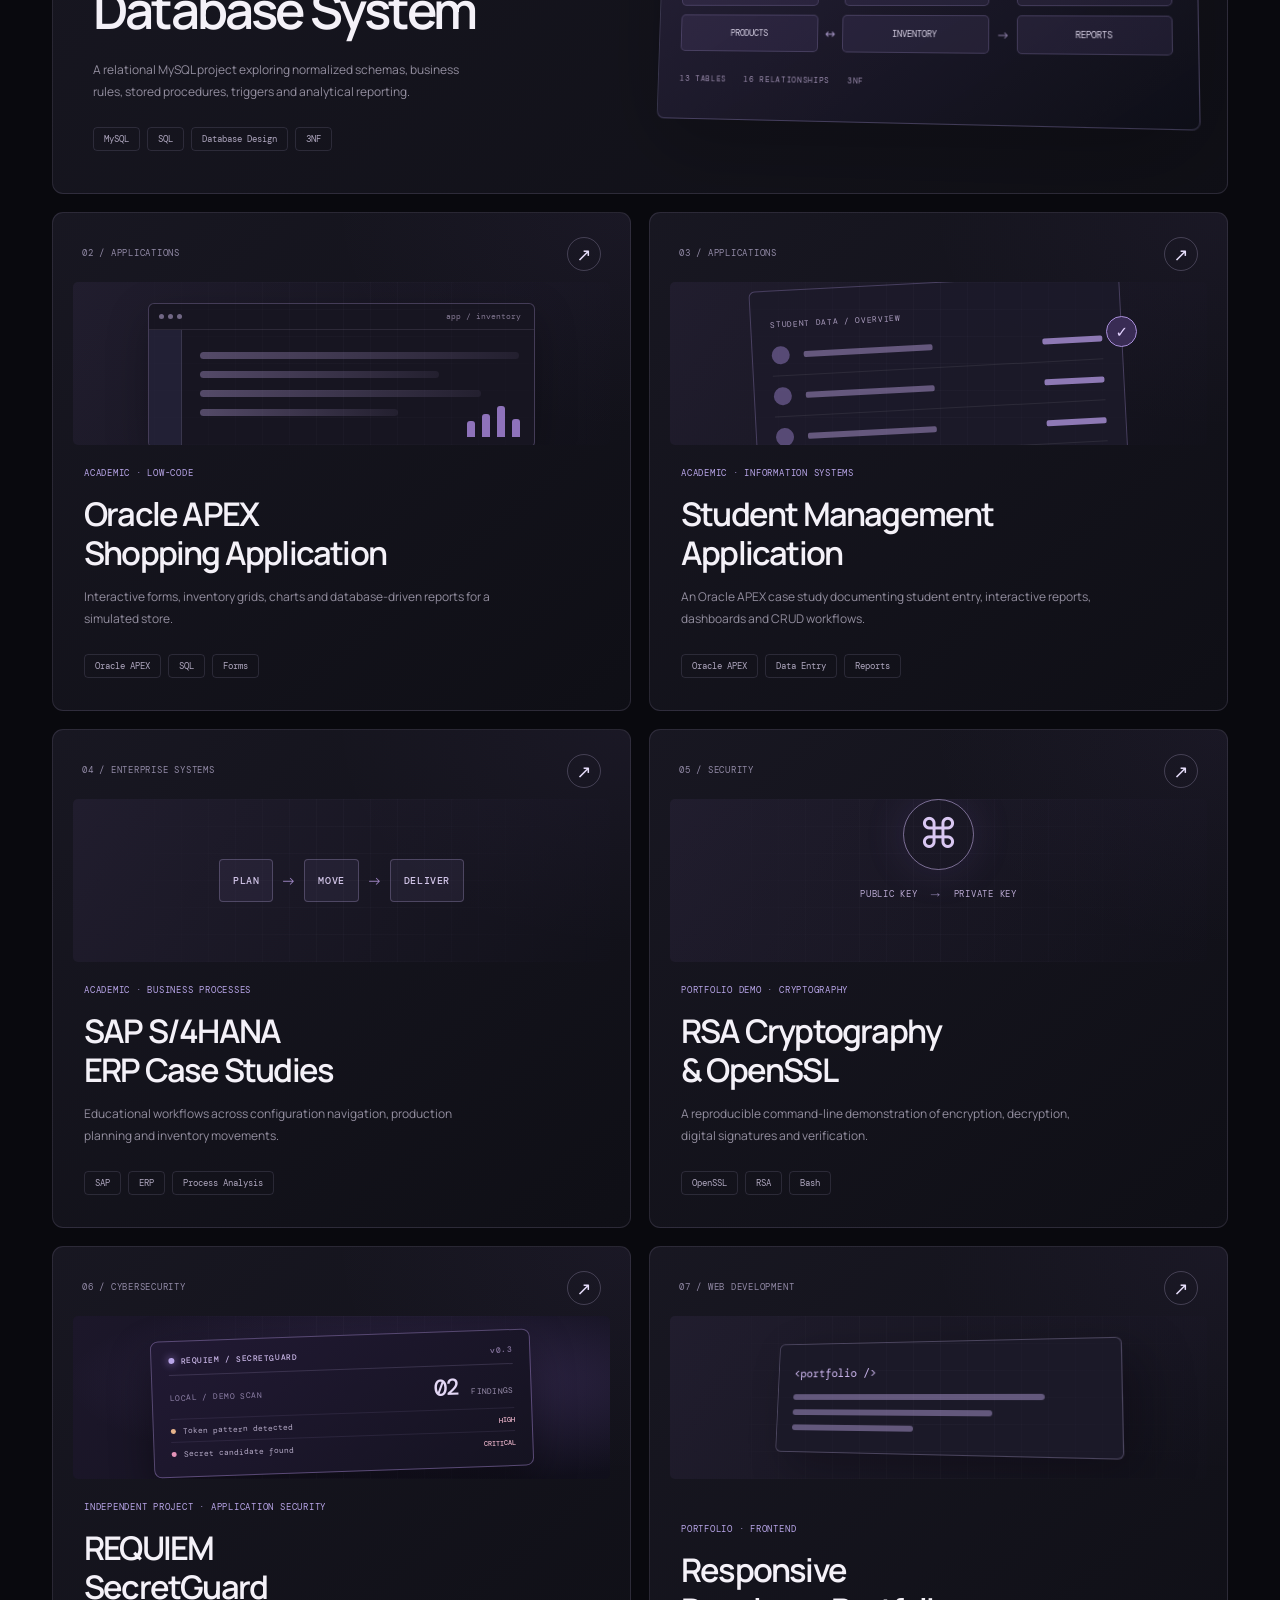
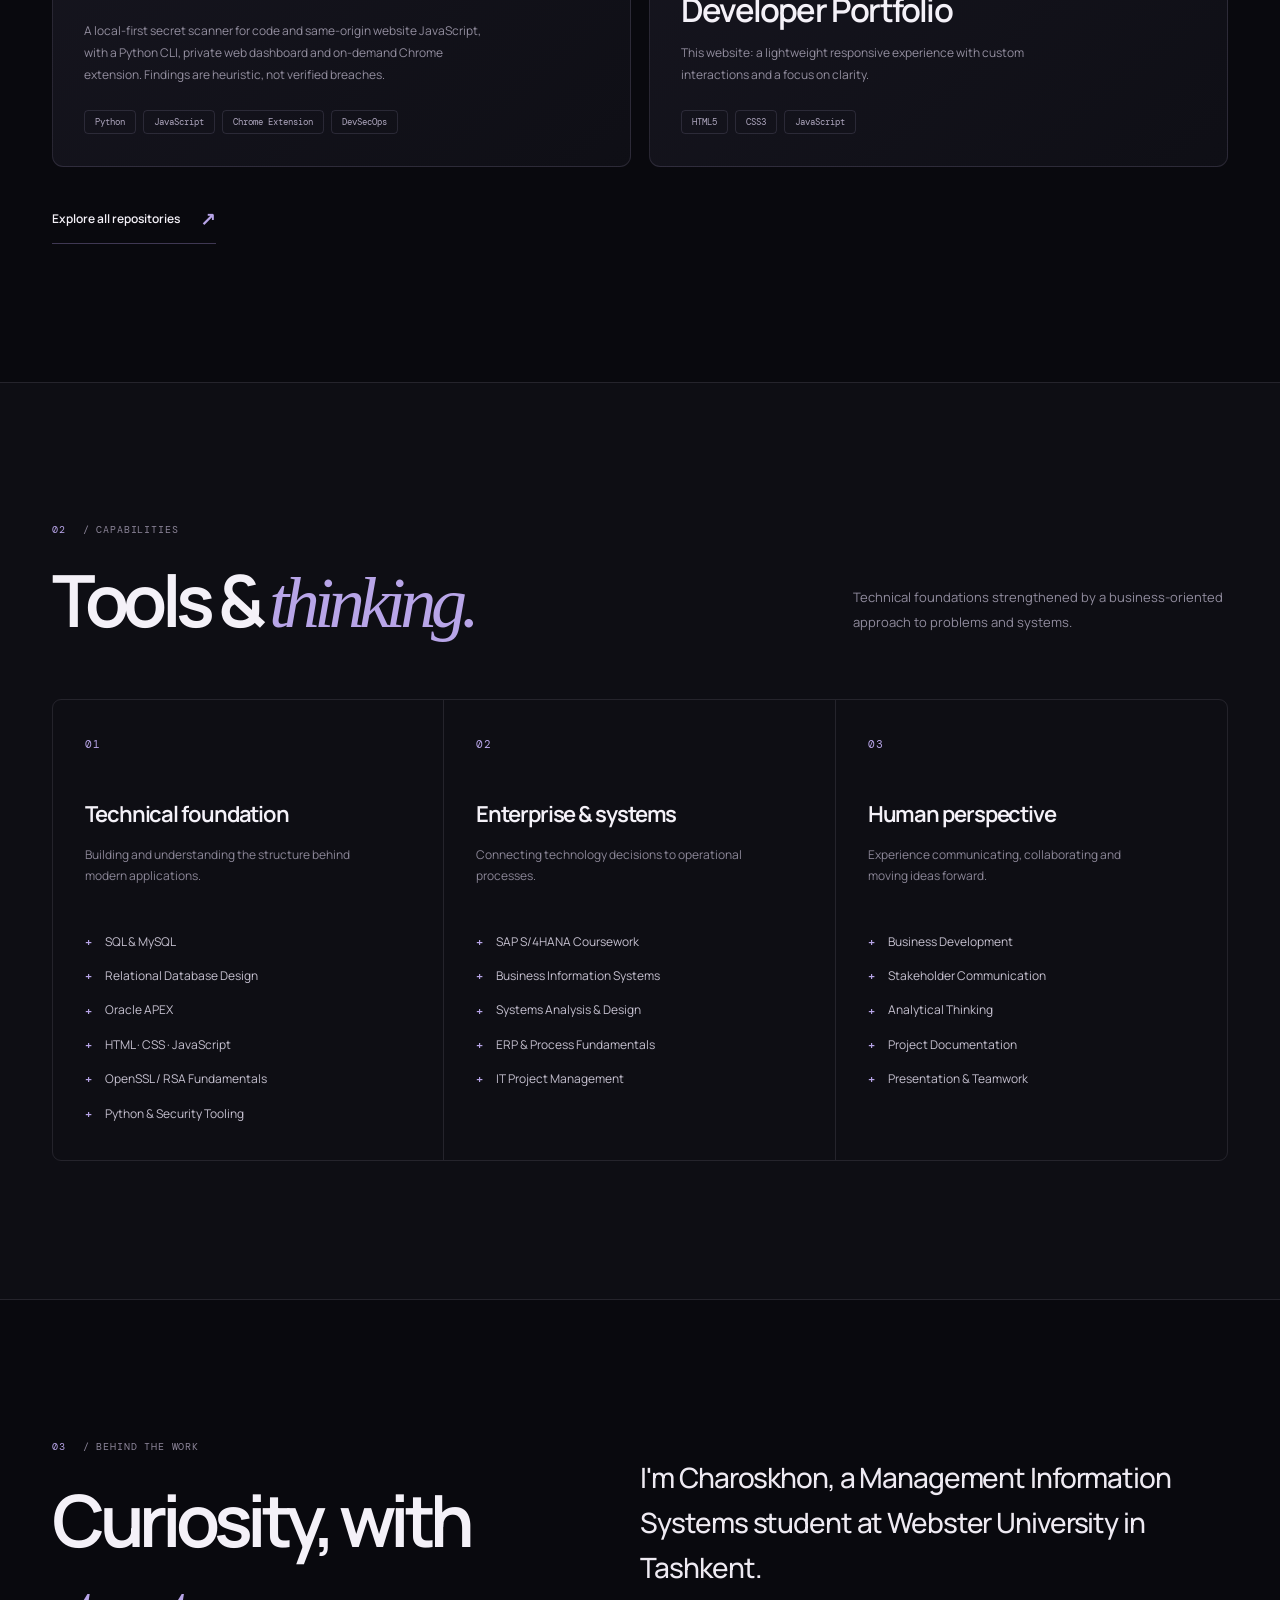
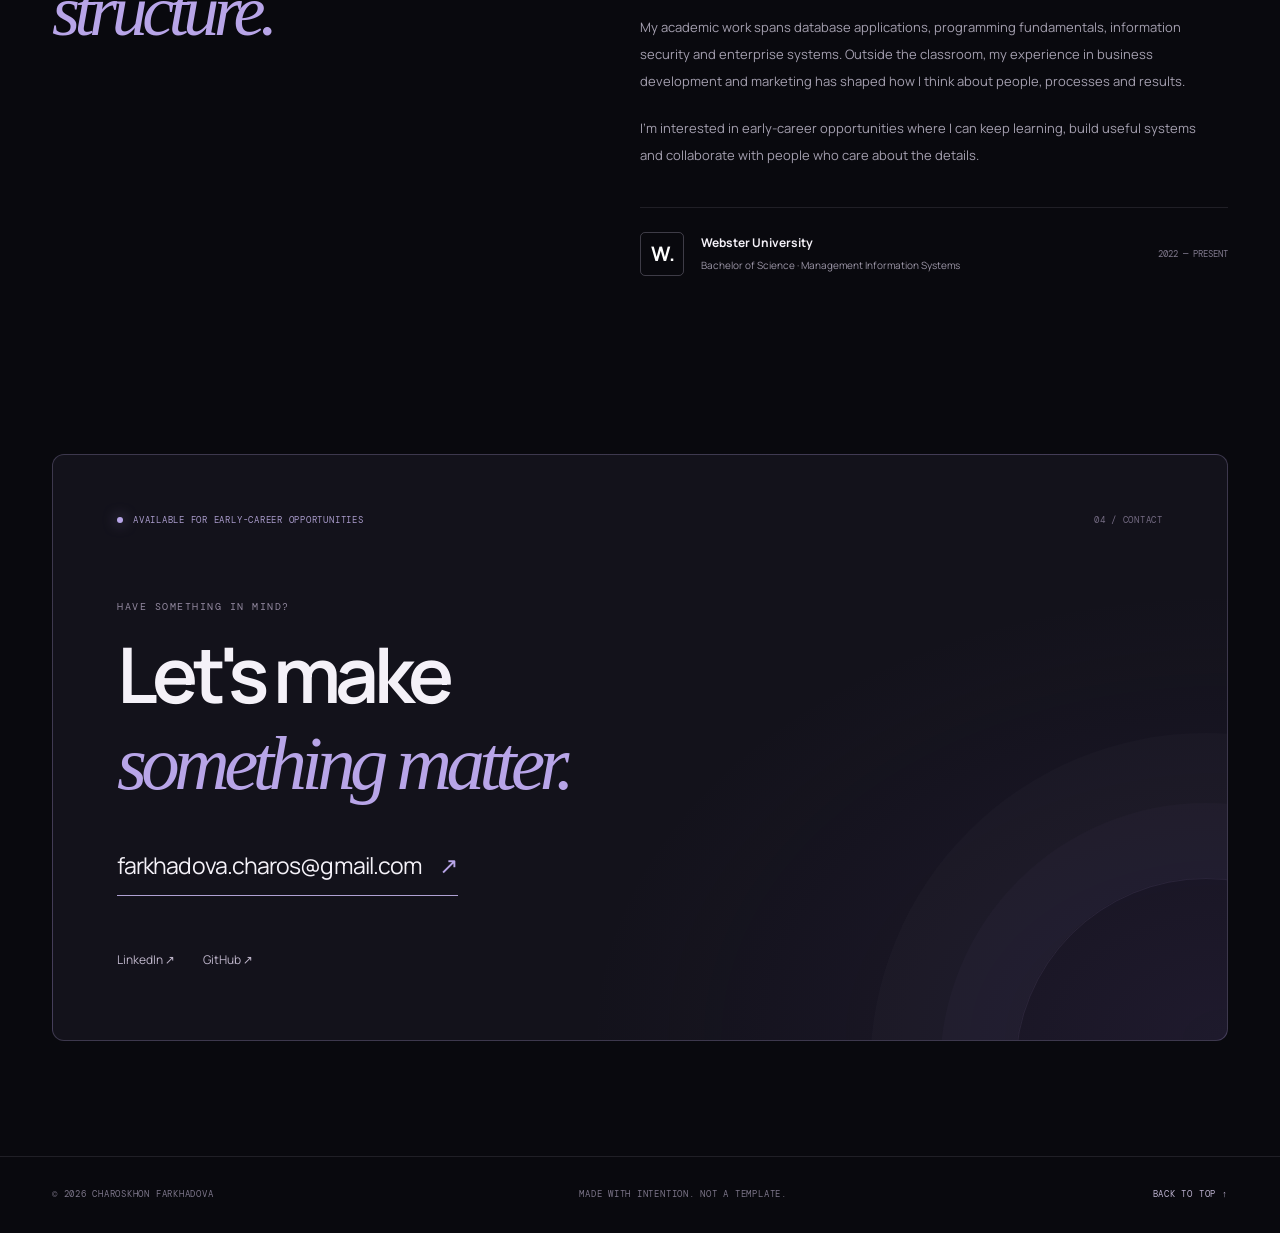
==== commit 497dae90: "Add REQUIEM SecretGuard to portfolio projects" ====
--- a/index.html
+++ b/index.html
@@ -4,7 +4,7 @@
   <meta charset="utf-8">
   <meta name="viewport" content="width=device-width,initial-scale=1">
   <meta name="theme-color" content="#09090e">
-  <meta name="description" content="Charoskhon Farkhadova — Management Information Systems student working across databases, Oracle APEX, ERP processes, cryptography, and web development.">
+  <meta name="description" content="Charoskhon Farkhadova — Management Information Systems student building projects in cybersecurity, Python, databases, ERP and web development.">
   <meta property="og:title" content="Charoskhon Farkhadova — Systems & Technology">
   <meta property="og:description" content="Selected academic technology projects, technical skills, and professional experience.">
   <title>Charoskhon Farkhadova | Systems & Technology</title>
@@ -50,7 +50,7 @@
             <a class="button button-quiet" href="https://www.linkedin.com/in/charoskhon-farkhadova-2148a9307/" target="_blank" rel="noopener noreferrer">LinkedIn <span aria-hidden="true">↗</span></a>
           </div>
           <div class="hero-tags" aria-label="Areas of interest">
-            <span>01 / DATA SYSTEMS</span><i></i><span>02 / ENTERPRISE IT</span><i></i><span>03 / DEVELOPMENT</span>
+            <span>01 / DATA SYSTEMS</span><i></i><span>02 / ENTERPRISE IT</span><i></i><span>03 / DEVELOPMENT</span><i></i><span>04 / CYBERSECURITY</span>
           </div>
         </div>
         <div class="hero-art" aria-label="Decorative technical schematic and skill overview">
@@ -75,7 +75,7 @@
 
     <section class="metrics" aria-label="Portfolio at a glance">
       <div class="container metric-layout">
-        <div class="metric"><strong>06<span> /</span></strong><small>PUBLISHED PROJECTS</small></div>
+        <div class="metric"><strong>07<span> /</span></strong><small>PUBLISHED PROJECTS</small></div>
         <div class="metric"><strong>05<span> +</span></strong><small>TECHNOLOGIES EXPLORED</small></div>
         <div class="metric"><strong>MIS</strong><small>WEBSTER UNIVERSITY</small></div>
         <div class="metric metric-note"><span class="note-spark">✳</span><p>A cross-disciplinary mindset<br>built around practical outcomes.</p></div>
@@ -120,8 +120,20 @@
             <div class="project-graphic rsa-graphic" aria-hidden="true"><div class="key-circle">⌘</div><div class="rsa-caption"><span>PUBLIC KEY</span><i>→</i><span>PRIVATE KEY</span></div></div>
             <div class="project-body"><span class="project-kind">PORTFOLIO DEMO · CRYPTOGRAPHY</span><h3>RSA Cryptography<br>&amp; OpenSSL</h3><p>A reproducible command-line demonstration of encryption, decryption, digital signatures and verification.</p><div class="tag-row"><span>OpenSSL</span><span>RSA</span><span>Bash</span></div></div>
           </a>
+          <a class="project-card" data-reveal href="https://github.com/requiembby/requiem-secretguard" target="_blank" rel="noopener noreferrer">
+            <div class="project-top"><span class="project-num">06 / CYBERSECURITY</span><span class="open-arrow" aria-hidden="true">↗</span></div>
+            <div class="project-graphic secretguard-graphic" aria-hidden="true">
+              <div class="secretguard-console">
+                <div class="secretguard-console-head"><span class="secretguard-dot"></span><span>REQUIEM / SECRETGUARD</span><span class="secretguard-version">v0.3</span></div>
+                <div class="secretguard-console-stats"><span>LOCAL / DEMO SCAN</span><strong>02 <small>FINDINGS</small></strong></div>
+                <div class="secretguard-console-row"><span class="secretguard-signal"></span><span>Token pattern detected</span><b>HIGH</b></div>
+                <div class="secretguard-console-row"><span class="secretguard-signal is-critical"></span><span>Secret candidate found</span><b>CRITICAL</b></div>
+              </div>
+            </div>
+            <div class="project-body"><span class="project-kind">INDEPENDENT PROJECT · APPLICATION SECURITY</span><h3>REQUIEM<br>SecretGuard</h3><p>A local-first secret scanner for code and same-origin website JavaScript, with a Python CLI, private web dashboard and on-demand Chrome extension. Findings are heuristic, not verified breaches.</p><div class="tag-row"><span>Python</span><span>JavaScript</span><span>Chrome Extension</span><span>DevSecOps</span></div></div>
+          </a>
           <a class="project-card" data-reveal href="https://github.com/requiembby/responsive-developer-portfolio" target="_blank" rel="noopener noreferrer">
-            <div class="project-top"><span class="project-num">06 / WEB DEVELOPMENT</span><span class="open-arrow" aria-hidden="true">↗</span></div>
+            <div class="project-top"><span class="project-num">07 / WEB DEVELOPMENT</span><span class="open-arrow" aria-hidden="true">↗</span></div>
             <div class="project-graphic web-graphic" aria-hidden="true"><div class="web-window"><span>&lt;portfolio /&gt;</span><i></i><i></i><i></i></div></div>
             <div class="project-body"><span class="project-kind">PORTFOLIO · FRONTEND</span><h3>Responsive<br>Developer Portfolio</h3><p>This website: a lightweight responsive experience with custom interactions and a focus on clarity.</p><div class="tag-row"><span>HTML5</span><span>CSS3</span><span>JavaScript</span></div></div>
           </a>
@@ -134,7 +146,7 @@
       <div class="container">
         <div class="section-intro" data-reveal><div><div class="section-index"><span class="number">02</span> / CAPABILITIES</div><h2 id="expertise-title">Tools &amp; <span>thinking.</span></h2></div><p>Technical foundations strengthened by a business-oriented approach to problems and systems.</p></div>
         <div class="expertise-grid">
-          <article class="skill-column" data-reveal><div class="column-marker">01</div><h3>Technical foundation</h3><p>Building and understanding the structure behind modern applications.</p><ul><li>SQL &amp; MySQL</li><li>Relational Database Design</li><li>Oracle APEX</li><li>HTML · CSS · JavaScript</li><li>OpenSSL / RSA Fundamentals</li></ul></article>
+          <article class="skill-column" data-reveal><div class="column-marker">01</div><h3>Technical foundation</h3><p>Building and understanding the structure behind modern applications.</p><ul><li>SQL &amp; MySQL</li><li>Relational Database Design</li><li>Oracle APEX</li><li>HTML · CSS · JavaScript</li><li>OpenSSL / RSA Fundamentals</li><li>Python &amp; Security Tooling</li></ul></article>
           <article class="skill-column" data-reveal><div class="column-marker">02</div><h3>Enterprise &amp; systems</h3><p>Connecting technology decisions to operational processes.</p><ul><li>SAP S/4HANA Coursework</li><li>Business Information Systems</li><li>Systems Analysis &amp; Design</li><li>ERP &amp; Process Fundamentals</li><li>IT Project Management</li></ul></article>
           <article class="skill-column" data-reveal><div class="column-marker">03</div><h3>Human perspective</h3><p>Experience communicating, collaborating and moving ideas forward.</p><ul><li>Business Development</li><li>Stakeholder Communication</li><li>Analytical Thinking</li><li>Project Documentation</li><li>Presentation &amp; Teamwork</li></ul></article>
         </div>
--- a/assets/styles.css
+++ b/assets/styles.css
@@ -1,16 +1,200 @@
-/* Charoskhon Farkhadova — standalone responsive portfolio. No build step. */
-:root{--bg:#0b1020;--bg-2:#0f1628;--panel:#151d31;--panel-elev:#1a253b;--ink:#f4f6ff;--muted:#a4b0c6;--subtle:#7e8fae;--line:rgba(201,214,239,.13);--mint:#65ebd5;--lavender:#c3abff;--button:#cffdf2;--dark-button:#0b1721;--shadow:0 28px 70px rgba(1,7,20,.32);--radius:22px;--radius-lg:32px;--max:1190px}
-[data-theme="light"]{--bg:#f6f8fc;--bg-2:#f0f4fa;--panel:#fff;--panel-elev:#e8eef7;--ink:#16213b;--muted:#5d6a80;--subtle:#667a91;--line:rgba(22,33,59,.15);--mint:#007e75;--lavender:#7051cb;--button:#172334;--dark-button:#f8fafc;--shadow:0 18px 48px rgba(15,30,63,.09)}
-*{box-sizing:border-box}html{scroll-behavior:smooth}body{margin:0;background:var(--bg);color:var(--ink);font-family:Inter,ui-sans-serif,system-ui,-apple-system,BlinkMacSystemFont,"Segoe UI",sans-serif;-webkit-font-smoothing:antialiased;line-height:1.6}a{color:inherit;text-decoration:none}button{font:inherit;cursor:pointer}button:focus-visible,a:focus-visible{outline:3px solid var(--mint);outline-offset:4px}img{max-width:100%;height:auto}::selection{background:var(--mint);color:var(--bg)}.site-shell{overflow:hidden}.container{width:min(var(--max),calc(100% - 84px));margin-inline:auto}.sr-only{position:absolute!important;width:1px;height:1px;margin:-1px;overflow:hidden;clip:rect(0,0,0,0);white-space:nowrap;border:0}.skip-link{position:absolute;top:-90px;left:30px;background:var(--button);color:var(--dark-button);padding:14px;z-index:100}.skip-link:focus{top:12px}.site-header{position:relative;z-index:20;border-bottom:1px solid var(--line);background:var(--bg)}.nav-wrapper{min-height:86px;display:flex;align-items:center;gap:40px}.brand{display:flex;align-items:center;gap:14px;white-space:nowrap}.brand-mark,.footer-signature{font-weight:800;font-size:38px;letter-spacing:-.11em;color:var(--mint);line-height:1}.brand-mark span,.footer-signature span{color:var(--lavender)}.brand-label{font-size:13px;font-weight:750;letter-spacing:.01em}.muted-brand{font-weight:450;color:var(--muted)}.site-nav{display:flex;align-items:center;gap:30px;margin-left:auto}.site-nav a{font-size:13px;font-weight:650;color:var(--muted);padding:10px 2px;transition:color .2s}.site-nav a:hover,.site-nav a.active{color:var(--ink)}.site-nav a.active:after{content:"";display:block;width:20px;height:2px;margin-top:3px;background:var(--mint)}.header-actions{display:flex;gap:8px}.icon-button{border:1px solid var(--line);border-radius:50%;color:var(--ink);background:var(--panel);display:grid;place-items:center;width:39px;height:39px;transition:background .2s,transform .2s}.icon-button:hover{background:var(--panel-elev);transform:translateY(-2px)}.theme-icon{font-size:19px}.mobile-toggle{display:none}
-h1,h2,h3,p{margin-top:0}h1,h2,h3{line-height:1.13;letter-spacing:-.045em}h1{font-size:clamp(3.4rem,5.7vw,6.05rem);font-weight:780}h2{font-size:clamp(2.5rem,4.3vw,4.25rem);font-weight:760}h3{font-size:1.35rem;letter-spacing:-.025em}.muted{color:var(--muted)}.gradient-text{background:linear-gradient(104deg,var(--mint) 5%,var(--lavender) 94%);-webkit-background-clip:text;background-clip:text;color:transparent}.accent-dot{color:var(--mint)}.overline{font-weight:750;letter-spacing:.21em;font-size:11px;color:var(--mint);margin-bottom:23px}.eyebrow{font-size:10px;font-weight:750;letter-spacing:.13em;text-transform:uppercase;color:var(--mint)}.button{display:inline-flex;align-items:center;justify-content:center;gap:22px;min-height:52px;padding:13px 24px;font-weight:740;font-size:13px;border:1px solid transparent;border-radius:11px;transition:transform .2s,background .2s,border-color .2s}.button:hover{transform:translateY(-3px)}.button-primary{background:var(--button);color:var(--dark-button)}.button-outline{color:var(--ink);border-color:var(--line);background:transparent}.button-outline:hover{border-color:var(--mint)}.button-light{background:#fff;color:#19203a}.text-link{font-size:13px;font-weight:750;color:var(--mint);border-bottom:1px solid color-mix(in srgb,var(--mint),transparent 65%);padding-bottom:4px;display:inline-block}.text-link:hover{color:var(--ink)}.section{padding:110px 0}.section.no-top{padding-top:0}.section-light-break{background:var(--bg-2);border-block:1px solid var(--line)}.section-heading{display:flex;justify-content:space-between;align-items:end;gap:28px;margin-bottom:50px}.section-heading h2{margin-bottom:0}.section-heading .overline{margin-bottom:16px}.mb-medium{margin-bottom:43px}.body-large{font-size:17px;line-height:1.85;color:var(--muted)}
-.hero{display:grid;grid-template-columns:minmax(0,1.05fr) minmax(0,1fr);gap:55px;align-items:center;padding-block:105px 140px;min-height:760px}.availability{display:inline-flex;align-items:center;gap:10px;color:var(--muted);font-size:12px;font-weight:600;padding:9px 14px;border:1px solid var(--line);background:var(--panel);border-radius:999px;margin-bottom:45px}.status-dot{width:7px;height:7px;background:var(--mint);border-radius:50%;box-shadow:0 0 0 5px rgba(101,235,213,.1)}.hero h1{margin-bottom:25px;line-height:1.05}.hero-description{font-size:15.5px;line-height:1.88;color:var(--muted);max-width:575px;margin-bottom:30px}.hero-description strong{font-weight:740;color:var(--ink)}.hero-actions{display:flex;gap:14px;flex-wrap:wrap}.hero-facts{display:flex;gap:45px;margin-top:66px;padding-top:30px;border-top:1px solid var(--line)}.hero-facts div{display:flex;flex-direction:column}.hero-facts strong{font-size:32px;letter-spacing:-.055em;line-height:1.2}.hero-facts span{color:var(--subtle);font-size:11px;margin-top:6px}.hero-visual{position:relative;isolation:isolate;min-height:510px;display:grid;place-items:center}.visual-grid{position:absolute;inset:0;opacity:.27;background-image:linear-gradient(to right,var(--line) 1px,transparent 1px),linear-gradient(to bottom,var(--line) 1px,transparent 1px);background-size:42px 42px;mask-image:radial-gradient(circle,black 13%,transparent 77%)}.halo{position:absolute;border-radius:50%;filter:blur(54px);opacity:.28;z-index:-1}.halo-one{width:260px;height:260px;background:var(--mint);right:15%;top:20%}.halo-two{width:250px;height:250px;background:var(--lavender);left:8%;bottom:7%}.visual-main-card{width:min(510px,95%);border:1px solid rgba(175,210,238,.2);border-radius:20px;overflow:hidden;box-shadow:var(--shadow);background:#101a2b;transform:rotate(-2deg)}.terminal-header{display:flex;align-items:center;gap:15px;border-bottom:1px solid rgba(255,255,255,.09);padding:16px 18px;color:#a7b3cc;font-size:11px}.window-dots{display:flex;gap:6px}.window-dots i{display:block;width:7px;height:7px;border-radius:50%;background:#e98186}.window-dots i:nth-child(2){background:#f7bf68}.window-dots i:nth-child(3){background:#62d4a6}.terminal-side{margin-left:auto;color:#60eccb;letter-spacing:.08em;font-size:9px}.terminal-content{padding:34px 22px 38px;display:flex;flex-direction:column;gap:15px;font-family:ui-monospace,SFMono-Regular,Menlo,Consolas,monospace;font-size:13px;color:#e1eafa;white-space:nowrap}.line-n{display:inline-block;width:36px;color:#5b6e88}.token-purple{color:#c9a9fc}.token-green{color:#8ae6ca}.token-blue{color:#9dbef5}.token-gold{color:#f2d49c}.terminal-stats{display:grid;grid-template-columns:1fr 1fr;gap:1px;background:rgba(255,255,255,.07)}.terminal-stats>div{background:#142238;padding:19px 24px;display:flex;flex-direction:column}.terminal-stats small{font-size:9px;color:#92a2ba;letter-spacing:.13em}.terminal-stats strong{color:#eefaff;font-size:25px;font-weight:800;margin-top:6px}.terminal-stats strong span{font-weight:450;font-size:12px;color:#9babc3}.floating-label{position:absolute;z-index:2;display:inline-block;border:1px solid rgba(255,255,255,.14);padding:13px 16px;border-radius:10px;background:#1b2840;box-shadow:0 13px 28px rgba(0,0,0,.25);color:#e5ecfb;font-size:11px;font-weight:650;letter-spacing:.02em}.label-top{right:-3%;top:8%;transform:rotate(5deg)}.label-bottom{left:-5%;bottom:5%;transform:rotate(4deg)}
-.projects-grid{display:grid;grid-template-columns:repeat(3,minmax(0,1fr));gap:23px}.project-card{background:var(--panel);border:1px solid var(--line);border-radius:var(--radius);overflow:hidden;min-width:0;transition:transform .2s,border-color .2s,box-shadow .2s}.project-card:hover{transform:translateY(-6px);border-color:rgba(101,235,213,.45);box-shadow:var(--shadow)}.project-card[hidden]{display:none!important}.project-art{height:185px;position:relative;overflow:hidden;isolation:isolate;display:flex;align-items:center;justify-content:center;background:#1d2b47}.project-art:before,.project-art:after{position:absolute;content:"";inset:0}.project-art:before{background:radial-gradient(circle at 35% 40%,var(--art-a) 0%,transparent 42%),radial-gradient(circle at 70% 80%,var(--art-b) 0%,transparent 40%);filter:blur(23px);opacity:.55;z-index:-1}.project-art:after{inset:18px;background-image:linear-gradient(transparent 96%,rgba(255,255,255,.07) 96%),linear-gradient(90deg,transparent 96%,rgba(255,255,255,.07) 96%);background-size:22px 22px;mask-image:linear-gradient(100deg,transparent,#000,transparent);opacity:.55}.art-database{--art-a:#31acbf;--art-b:#9e79dc}.art-apex{--art-a:#a687ed;--art-b:#18a78d}.art-student{--art-a:#52a1e0;--art-b:#98d5a5}.art-erp{--art-a:#efd086;--art-b:#4aaebd}.art-security{--art-a:#ab8cf0;--art-b:#e76ac0}.art-orbit{position:absolute;width:190px;height:190px;border:1px solid rgba(255,255,255,.27);border-radius:27px;transform:rotate(35deg);box-shadow:0 0 60px rgba(148,227,222,.13),inset 0 0 40px rgba(160,160,230,.09)}.art-orbit:before,.art-orbit:after{content:"";position:absolute;inset:25px;border:1px solid rgba(255,255,255,.15);border-radius:24px}.art-orbit:after{inset:55px;border-radius:50%}.art-code{position:relative;z-index:2;font-size:22px;font-weight:780;letter-spacing:-.04em;color:#e5f7ff;text-shadow:0 3px 25px rgba(5,16,44,.55);font-family:ui-monospace,Consolas,monospace}.art-corner{position:absolute;bottom:16px;left:19px;color:rgba(255,255,255,.78);font-size:10px;font-weight:750;letter-spacing:.12em}.project-card-content{padding:25px 25px 28px}.project-topline{display:flex;justify-content:space-between;align-items:center;margin-bottom:16px;gap:12px}.index-number{color:var(--subtle);font-size:12px}.project-card h3{margin-bottom:12px}.project-card p{font-size:13.5px;color:var(--muted);line-height:1.75;min-height:95px}.tagline{font-size:11px;font-weight:650;color:var(--subtle);margin:20px 0 24px}.project-card .text-link{font-size:12px}
-.split-feature{display:grid;grid-template-columns:1fr 1fr;align-items:center;gap:100px}.split-feature h2{margin-bottom:25px}.split-feature .body-large{margin-bottom:25px}.discipline-grid{display:grid;grid-template-columns:1fr 1fr;gap:15px}.discipline-grid>div{padding:28px 22px;border:1px solid var(--line);border-radius:18px;background:var(--panel)}.discipline-icon{font-size:23px;color:var(--mint)}.discipline-grid h3{font-size:16px;margin:14px 0 9px}.discipline-grid p{font-size:12px;color:var(--muted);margin:0}.cta-section{padding-bottom:110px}.cta-panel{border-radius:32px;padding:62px 70px;display:flex;justify-content:space-between;align-items:center;gap:25px;background:linear-gradient(115deg,#265f70 0%,#59448c 96%);color:#fff;position:relative;overflow:hidden}.cta-panel:after{content:"";width:320px;height:320px;border:1px solid rgba(255,255,255,.17);position:absolute;right:0;top:-55%;transform:rotate(35deg);border-radius:45px}.cta-panel>*{z-index:1}.cta-panel .overline{color:#b5ffec}.cta-panel h2{font-size:clamp(2rem,3.4vw,3.7rem);margin-bottom:15px}.cta-panel p:not(.overline){color:#e2eafa;margin:0}.site-footer{border-top:1px solid var(--line)}.footer-inner{padding:55px 0;display:flex;justify-content:space-between;align-items:end;gap:25px}.footer-signature{display:block}.footer-inner p{color:var(--subtle);font-size:12px;margin:16px 0 0}.footer-right{text-align:right}.footer-links{display:flex;gap:24px;justify-content:end;margin-bottom:18px}.footer-links a{font-size:12px;font-weight:700}.footer-links a:hover{color:var(--mint)}.footer-right small{font-size:11px;color:var(--subtle)}
-.page-hero{padding:108px 0 65px}.page-hero .overline{margin-bottom:26px}.page-hero h1{max-width:1050px;margin:0 0 27px}.page-subtitle{max-width:740px;color:var(--muted);font-size:17px;line-height:1.85;margin-bottom:56px}.thin-line{width:100%;border-bottom:1px solid var(--line)}.filters{display:flex;gap:10px;flex-wrap:wrap;margin-bottom:33px}.filter-chip{border:1px solid var(--line);color:var(--muted);background:transparent;border-radius:999px;padding:9px 17px;font-size:12px;font-weight:720}.filter-chip:hover{border-color:var(--mint);color:var(--ink)}.filter-chip.active{color:var(--dark-button);background:var(--button);border-color:var(--button)}.filter-chip span{font-size:10px;margin-left:7px}.disclaimer-note{border:1px solid var(--line);border-left:3px solid var(--mint);background:var(--panel);border-radius:14px;padding:22px 27px;margin-top:45px;max-width:930px}.disclaimer-note strong{font-size:13px}.disclaimer-note p{font-size:12.5px;color:var(--muted);margin:8px 0 0;line-height:1.8}
-.about-layout{display:grid;grid-template-columns:minmax(0,1.1fr) minmax(0,.75fr);gap:100px}.about-copy h2{font-size:clamp(2rem,3.3vw,3.1rem);margin-bottom:25px}.about-copy p:not(.overline){color:var(--muted);font-size:15px;line-height:1.9;margin-bottom:22px}.about-copy strong{color:var(--ink)}.about-links{display:flex;gap:12px;flex-wrap:wrap;margin-top:30px}.info-card,.quote-card{border:1px solid var(--line);background:var(--panel);border-radius:23px;padding:31px}.info-card .eyebrow{display:block;margin-bottom:25px}.info-row{display:flex;flex-direction:column;gap:4px;border-top:1px solid var(--line);padding:14px 0}.info-row>span{color:var(--subtle);font-size:10px;letter-spacing:.11em;text-transform:uppercase}.info-row strong{font-size:13px}.quote-card{margin-top:15px;background:linear-gradient(125deg,rgba(101,235,213,.1),rgba(195,171,255,.12))}.quote-glyph{font-size:64px;line-height:1;color:var(--mint)}.quote-card p{font-size:19px;line-height:1.55;font-weight:660;letter-spacing:-.015em;margin:0}.timeline{border-top:1px solid var(--line)}.timeline-entry{display:grid;grid-template-columns:230px 1fr;gap:30px;padding:30px 0;border-bottom:1px solid var(--line)}.timeline-entry>div:first-child{display:flex;flex-direction:column;gap:3px}.timeline-entry>div:first-child strong{font-size:14px}.timeline-entry>div:first-child span{font-size:11px;color:var(--mint)}.timeline-entry h3{margin-bottom:8px;font-size:17px}.timeline-entry p{color:var(--muted);font-size:13px;line-height:1.7;max-width:700px;margin:0}
-.skills-layout{display:grid;grid-template-columns:1fr 1fr;gap:24px}.skill-category{background:var(--panel);border:1px solid var(--line);border-radius:22px;padding:38px}.skill-num{color:var(--mint);font-size:11px;letter-spacing:.14em;font-weight:760}.skill-category h2{font-size:clamp(1.55rem,2.6vw,2.4rem);margin:17px 0}.skill-category p{color:var(--muted);font-size:13.5px;line-height:1.75;margin-bottom:26px}.skill-pills{display:flex;gap:9px;flex-wrap:wrap}.skill-pills span{background:var(--bg-2);border:1px solid var(--line);border-radius:8px;padding:8px 11px;font-size:11px;font-weight:650}.course-grid{display:grid;grid-template-columns:1fr 1fr;gap:12px}.course-grid>div{background:var(--panel);border:1px solid var(--line);border-radius:11px;padding:17px 19px;display:flex;justify-content:space-between;gap:12px;align-items:center;font-size:12.5px;font-weight:650}.course-grid span{white-space:nowrap;color:var(--mint);font-weight:600;font-size:10px}
-.contact-grid{display:grid;grid-template-columns:1fr 1fr;gap:100px}.contact-lead h2{font-size:clamp(2rem,3.5vw,3.5rem);margin-top:24px}.contact-lead>p:not(.overline){color:var(--muted);max-width:475px;font-size:15px;line-height:1.85;margin:25px 0}.contact-list{display:flex;flex-direction:column}.contact-link{border-top:1px solid var(--line);padding:25px 2px;display:flex;justify-content:space-between;align-items:center;gap:10px;transition:padding .2s}.contact-link:not(.static):hover{padding-left:12px}.contact-link:last-child{border-bottom:1px solid var(--line)}.contact-link span:first-child{display:flex;flex-direction:column}.contact-link small{font-size:10px;letter-spacing:.15em;color:var(--mint);font-weight:750;margin-bottom:7px}.contact-link strong{font-size:15px;overflow-wrap:anywhere}.contact-link>span:last-child{font-size:22px;color:var(--mint)}
-@media(max-width:1050px){.container{width:min(var(--max),calc(100% - 56px))}.hero{gap:20px;min-height:680px}.hero h1{font-size:clamp(3.2rem,5.4vw,4.8rem)}.hero-visual{min-height:425px}.terminal-content{font-size:11px}.projects-grid{grid-template-columns:repeat(2,minmax(0,1fr))}.split-feature{gap:45px}.about-layout,.contact-grid{gap:50px}.label-top{right:0}.label-bottom{left:0}.nav-wrapper{gap:15px}.site-nav{gap:18px}}
-@media(max-width:740px){.container{width:min(var(--max),calc(100% - 36px))}.site-header{position:relative}.nav-wrapper{min-height:70px}.brand-mark{font-size:33px}.brand-label{font-size:11px}.muted-brand{display:none}.site-nav{display:none;position:absolute;top:70px;left:0;right:0;background:var(--bg);border-bottom:1px solid var(--line);padding:16px 18px 24px;box-shadow:var(--shadow);margin:0;flex-direction:column;align-items:stretch;gap:4px}.site-nav.open{display:flex}.site-nav a{padding:11px 15px;font-size:14px}.site-nav a.active:after{display:none}.site-nav a.active{border-left:3px solid var(--mint);background:var(--panel)}.header-actions{margin-left:auto}.mobile-toggle{display:grid}.hero{grid-template-columns:1fr;padding:64px 0 86px;min-height:0;gap:37px}.availability{margin-bottom:28px}.hero h1{font-size:clamp(3.15rem,11.5vw,5.1rem)}.hero-description{font-size:14.5px}.hero-facts{gap:20px;justify-content:space-between;margin-top:48px}.hero-facts strong{font-size:26px}.hero-facts span{font-size:10px}.hero-visual{min-height:345px}.visual-main-card{width:min(500px,92%)}.terminal-header{padding:11px;font-size:9px}.terminal-content{font-size:10px;gap:10px;padding:25px 14px}.line-n{width:25px}.terminal-stats>div{padding:12px 15px}.floating-label{font-size:9px;padding:8px 10px}.section{padding:72px 0}.section-heading{align-items:start;flex-direction:column;gap:21px;margin-bottom:30px}h2{font-size:clamp(2.2rem,9vw,3.3rem)}.projects-grid{grid-template-columns:1fr}.project-card p{min-height:0}.project-art{height:200px}.split-feature{grid-template-columns:1fr;gap:40px}.discipline-grid{gap:12px}.discipline-grid>div{padding:21px 14px}.discipline-grid h3{font-size:14px}.discipline-grid p{font-size:11px}.cta-section{padding-bottom:72px}.cta-panel{padding:37px 26px;flex-direction:column;align-items:start;border-radius:22px}.footer-inner{align-items:start;flex-direction:column;padding:42px 0}.footer-right{text-align:left}.footer-links{justify-content:start;flex-wrap:wrap}.page-hero{padding:67px 0 45px}.page-hero h1{font-size:clamp(3rem,11vw,4.8rem)}.page-subtitle{font-size:14.5px;margin-bottom:32px}.about-layout,.skills-layout,.contact-grid{grid-template-columns:1fr;gap:23px}.timeline-entry{grid-template-columns:1fr;gap:14px}.course-grid{grid-template-columns:1fr}.skill-category{padding:28px}.contact-grid{gap:40px}.contact-link strong{font-size:13px}}
-@media(max-width:390px){.hero h1{font-size:3.02rem}.hero-facts{gap:9px}.hero-facts span{max-width:95px}.button{padding:12px 18px}.terminal-content{font-size:9px}.visual-main-card{width:100%}.terminal-side{display:none}.footer-links{gap:15px}.contact-link strong{font-size:12px}}
-@media(prefers-reduced-motion:reduce){html{scroll-behavior:auto}*,*:before,*:after{transition:none!important;animation:none!important}}+/* Charoskhon Farkhadova — dark-tech editorial portfolio. */
+:root {
+  color-scheme: dark;
+  --bg:#09090e; --panel:#121219; --panel2:#16161f; --surface:#101017;
+  --ink:#f4f1f8; --muted:#a4a1b4; --soft:#777584;
+  --accent:#b8a5e8; --accent-strong:#9d8bd2; --accent-dim:rgba(164,144,221,.13);
+  --line:rgba(229,220,255,.10); --line-bright:rgba(196,173,255,.29);
+  --font:"Manrope",system-ui,-apple-system,BlinkMacSystemFont,"Segoe UI",sans-serif;
+  --mono:"DM Mono",ui-monospace,SFMono-Regular,Consolas,monospace;
+  --max:1240px;
+}
+*{box-sizing:border-box}
+html{scroll-behavior:smooth;scroll-padding-top:98px}
+body{margin:0;min-width:320px;color:var(--ink);background:var(--bg);font:400 15px/1.7 var(--font);-webkit-font-smoothing:antialiased}
+body::before{content:"";position:fixed;pointer-events:none;inset:0 0 auto;height:650px;z-index:-1;background:radial-gradient(ellipse 50% 52% at 82% 38%,rgba(104,84,153,.11),transparent 82%)}
+::selection{background:#6e5ba4;color:#fff}
+a{color:inherit;text-decoration:none}
+button{font:inherit;cursor:pointer}
+a:focus-visible,button:focus-visible{outline:2px solid var(--accent);outline-offset:5px}
+img{max-width:100%;height:auto}
+h1,h2,h3,p{margin-top:0}
+button,a{-webkit-tap-highlight-color:transparent}
+.container{width:min(var(--max),calc(100% - 104px));margin-inline:auto}
+.page-grid{position:fixed;z-index:-2;inset:0;pointer-events:none;background-image:linear-gradient(rgba(255,255,255,.011) 1px,transparent 1px),linear-gradient(90deg,rgba(255,255,255,.011) 1px,transparent 1px);background-size:78px 78px;mask-image:linear-gradient(180deg,#000,transparent 84%)}
+.grain{position:fixed;z-index:80;inset:0;opacity:.045;pointer-events:none;background-image:url("data:image/svg+xml,%3Csvg viewBox='0 0 150 150' xmlns='http://www.w3.org/2000/svg'%3E%3Cfilter id='n'%3E%3CfeTurbulence type='fractalNoise' baseFrequency='.8' numOctaves='3' stitchTiles='stitch'/%3E%3C/filter%3E%3Crect width='100%25' height='100%25' filter='url(%23n)' opacity='.45'/%3E%3C/svg%3E")}
+.skip-link{position:fixed;top:-70px;left:24px;background:var(--accent);color:#100d18;padding:10px 18px;z-index:200}
+.skip-link:focus{top:12px}
+.section{padding:138px 0}
+.site-header{height:91px;position:sticky;top:0;z-index:50;background:rgba(9,9,14,.88);border-bottom:1px solid var(--line);backdrop-filter:blur(28px);-webkit-backdrop-filter:blur(28px)}
+.header-inner{height:100%;display:flex;align-items:center;justify-content:space-between;gap:32px}
+.brand{display:inline-flex;align-items:center;gap:18px;min-width:0}
+.brand-monogram{font-size:34px;letter-spacing:-.14em;font-weight:800;line-height:1;color:#fff;padding-right:3px}
+.brand-monogram span{color:var(--accent)}
+.brand-divider{height:28px;width:1px;background:var(--line-bright)}
+.brand-description{font:500 9px/1.6 var(--mono);letter-spacing:.11em;color:#a6a1b8}
+.navigation{display:flex;align-items:center;gap:38px}
+.navigation>a{font-size:12px;font-weight:600;color:#aaa7b4;transition:color .2s}
+.navigation>a:hover,.navigation>a.active{color:#f6f2fb}
+.navigation>.nav-contact{padding:11px 18px;border:1px solid var(--line-bright);border-radius:7px;color:#f1eafa;background:rgba(255,255,255,.027)}
+.nav-contact span{margin-left:14px;color:var(--accent)}
+.navigation>.nav-contact:hover{border-color:var(--accent);background:var(--accent-dim)}
+.menu-toggle{display:none}
+.hero{padding-top:95px;padding-bottom:0;position:relative;overflow:clip}
+.hero-layout{min-height:642px;display:grid;grid-template-columns:57% 43%;align-items:center;position:relative}
+.hero-copy{position:relative;z-index:3;padding-bottom:16px}
+.eyebrow,.section-index,.mini-label,.project-num,.project-kind,.hero-tags,.hero-bottom,.metric small,.column-marker,.contact-kicker,.contact-line,.footer-inner,.schema-head,.schema-foot,.rsa-caption,.student-window>span{font-family:var(--mono);font-size:10px;letter-spacing:.085em}
+.eyebrow{display:flex;align-items:center;gap:12px;font-size:10px;font-weight:500;color:#b6acd1;white-space:nowrap;margin-bottom:35px}
+.eyebrow-dot{display:inline-block;flex:0 0 auto;width:6px;height:6px;border-radius:50%;background:var(--accent);box-shadow:0 0 14px rgba(184,165,232,.65)}
+.eyebrow-line{width:32px;height:1px;background:#565167}
+.hero h1{font-weight:700;font-size:clamp(60px,6.7vw,105px);line-height:1.115;letter-spacing:-.078em;margin:0 0 28px;white-space:nowrap}
+.hero h1 span{color:var(--accent)}
+.hero h1 em{font-family:Georgia,"Times New Roman",serif;font-weight:400;letter-spacing:-.072em;font-style:italic;color:var(--accent)}
+.hero-lead{max-width:485px;color:#aaa7b5;font-size:15px;line-height:1.9;margin:0 0 31px}
+.hero-lead strong{color:#d7d2de;font-weight:600}
+.hero-buttons{display:flex;gap:14px;align-items:center;flex-wrap:wrap}
+.button{display:inline-flex;align-items:center;justify-content:center;gap:23px;padding:15px 23px;min-height:52px;border:1px solid transparent;font-size:12px;font-weight:700;transition:transform .22s,border-color .22s,background .22s}
+.button:hover{transform:translateY(-3px)}
+.button-primary{background:#c9b8ed;color:#171121;border-radius:6px;box-shadow:0 12px 38px rgba(131,111,178,.11)}
+.button-primary:hover{background:#e0d2f5}
+.button-quiet{border:1px solid var(--line);border-radius:6px;color:#e9e5f0}
+.button-quiet:hover{border-color:var(--line-bright)}
+.button span{font-size:17px;font-weight:400}
+.hero-tags{display:flex;gap:13px;align-items:center;flex-wrap:wrap;color:#777184;margin-top:58px;font-size:9px}
+.hero-tags i{width:3px;height:3px;border-radius:50%;background:#746486}
+.hero-art{height:540px;width:100%;position:relative;isolation:isolate}
+.orbit-glow{position:absolute;inset:12% 1% 10%;border-radius:50%;background:radial-gradient(circle,rgba(128,100,187,.23),rgba(103,86,157,.08) 36%,transparent 64%);filter:blur(30px)}
+.orbit{position:absolute;border-radius:50%;border:1px solid rgba(177,148,239,.24);left:50%;top:50%;transform:translate(-50%,-50%) rotateX(22deg);box-shadow:inset 0 0 42px rgba(83,69,130,.06)}
+.orbit-outer{width:460px;height:460px;border-color:rgba(187,162,238,.15);outline:1px dashed rgba(183,160,230,.09);outline-offset:20px}
+.orbit-middle{width:340px;height:340px;animation:orbit-spin 32s linear infinite;border-style:dashed;border-color:rgba(185,166,234,.23)}
+.orbit-inner{width:212px;height:212px;border-color:rgba(189,159,254,.35)}
+.orbit-core{position:absolute;left:50%;top:50%;transform:translate(-50%,-50%);width:155px;height:155px;border-radius:50%;display:flex;flex-direction:column;align-items:center;justify-content:center;background:radial-gradient(circle at 37% 32%,#28223c,#121119 71%);border:1px solid rgba(201,186,244,.36);box-shadow:0 0 80px rgba(128,97,205,.24),inset 0 0 35px rgba(119,99,168,.18)}
+.orbit-core>span{font:500 29px/1 var(--mono);letter-spacing:-.09em;color:#ebdfff}.orbit-core small{margin-top:13px;color:#a49aba;font:400 8px var(--mono);letter-spacing:.17em}
+.art-node{position:absolute;background:var(--accent);border-radius:50%;box-shadow:0 0 0 6px rgba(181,157,234,.08),0 0 20px rgba(181,157,234,.6)}
+.node-one{top:11%;left:53%;width:6px;height:6px}.node-two{left:18%;top:69%;width:8px;height:8px}.node-three{right:9%;top:64%;width:5px;height:5px}
+.floating-panel{position:absolute;z-index:2;border:1px solid rgba(211,192,255,.17);background:rgba(20,19,30,.87);backdrop-filter:blur(16px);-webkit-backdrop-filter:blur(16px);box-shadow:0 25px 70px rgba(3,2,8,.35);border-radius:8px}
+.panel-top{left:-24px;top:13%;display:flex;flex-direction:column;padding:21px 23px;min-width:209px;gap:6px}
+.mini-label{font-size:8px;color:var(--accent);letter-spacing:.11em}
+.panel-top strong{font-size:16px;letter-spacing:-.04em}.panel-top small{font:400 8px var(--mono);letter-spacing:.05em;color:#797389}
+.panel-bottom{right:-11px;bottom:13%;padding:18px 19px;min-width:218px}
+.panel-heading{display:flex;align-items:center;justify-content:space-between;margin-bottom:12px}.purple-signal{font-size:8px;color:var(--accent)}
+.stack-pills{display:flex;gap:6px}.stack-pills span{font:500 9px var(--mono);padding:5px 8px;border:1px solid rgba(200,176,244,.18);color:#ddd1ed;background:#292439;border-radius:3px}
+.art-side-label{position:absolute;right:-14px;top:15%;writing-mode:vertical-rl;font:400 8px var(--mono);letter-spacing:.17em;color:#666072}
+@keyframes orbit-spin{to{transform:translate(-50%,-50%) rotate(360deg) rotateX(22deg)}}
+.hero-bottom{border-top:1px solid var(--line);display:flex;align-items:center;justify-content:space-between;padding:20px 0 28px;color:#716c7d;font-size:9px}
+.hero-bottom-left{display:flex;align-items:center;gap:13px}.tiny-line{width:29px;height:1px;background:var(--accent)}.arrow-down{font-size:17px;color:#b8a5e8}
+.metrics{border-top:1px solid var(--line);border-bottom:1px solid var(--line);background:rgba(255,255,255,.012)}
+.metric-layout{display:grid;grid-template-columns:1fr 1fr 1fr 1.38fr}
+.metric{min-height:146px;padding:33px 26px;border-right:1px solid var(--line);display:flex;flex-direction:column;gap:12px;justify-content:center}
+.metric:first-child{padding-left:0}.metric:last-child{border-right:0}
+.metric strong{font-size:34px;font-weight:600;line-height:1;letter-spacing:-.075em}.metric strong span{color:var(--accent);font-weight:400;font-size:25px}
+.metric small{font-size:9px;color:#878190}
+.metric-note{display:flex;flex-direction:row;align-items:center;gap:19px;padding-right:0}.metric-note p{font-size:12px;color:#a49fae;line-height:1.85;margin:0}.note-spark{font-size:37px;font-weight:400;color:#a38fd7}
+.section-intro{display:flex;justify-content:space-between;align-items:flex-end;gap:60px;margin-bottom:55px}
+.section-index{color:#8c8599;font-size:10px;margin-bottom:21px}.section-index .number{color:var(--accent);margin-right:10px}
+.section-intro h2,.about h2{font-size:clamp(43px,5.7vw,72px);line-height:1.14;letter-spacing:-.076em;font-weight:650;margin:0}
+.section-intro h2 span,.about h2 span{color:var(--accent);font-family:Georgia,"Times New Roman",serif;font-weight:400;font-style:italic}
+.section-intro>p{max-width:375px;font-size:13px;line-height:1.95;color:#918c9e;margin:0 0 9px}
+.projects-grid{display:grid;grid-template-columns:repeat(2,minmax(0,1fr));gap:18px}
+.project-card{display:flex;flex-direction:column;position:relative;min-width:0;border:1px solid rgba(218,202,255,.12);background:linear-gradient(140deg,rgba(25,24,35,.96),rgba(15,15,22,.98));border-radius:11px;min-height:466px;overflow:hidden;transition:transform .28s,border-color .28s,box-shadow .28s}
+.project-card:hover{transform:translateY(-5px);border-color:rgba(189,164,245,.4);box-shadow:0 18px 62px rgba(0,0,0,.28),0 0 0 1px rgba(189,164,245,.045)}
+.project-card:focus-visible{outline-offset:6px}
+.project-card::before{content:"";pointer-events:none;position:absolute;inset:0;background:radial-gradient(ellipse 65% 55% at 100% 0%,rgba(154,117,217,.07),transparent 80%);opacity:.7}
+.project-top{position:relative;z-index:1;display:flex;justify-content:space-between;align-items:center;padding:24px 29px 0}
+.project-num{color:#928aa6;font-size:9px}.open-arrow{display:grid;place-items:center;border:1px solid rgba(224,207,255,.22);border-radius:50%;height:34px;width:34px;font-size:18px;color:#e6ddfa;transition:transform .2s,background .2s}
+.project-card:hover .open-arrow{transform:rotate(45deg);background:var(--accent-dim)}
+.project-body{position:relative;z-index:1;margin-top:auto;padding:12px 31px 32px}
+.project-kind{font-size:9px;color:var(--accent);display:block;margin-bottom:13px}
+.project-body h3{font-size:clamp(25px,2.55vw,34px);letter-spacing:-.055em;line-height:1.2;font-weight:620;margin:0 0 13px}
+.project-body p{font-size:12px;line-height:1.85;max-width:410px;color:#938e9f;margin-bottom:24px}
+.tag-row{display:flex;flex-wrap:wrap;gap:7px}
+.tag-row span{border:1px solid rgba(209,197,241,.13);border-radius:4px;padding:5px 10px;font:400 9px var(--mono);color:#afa7bf}
+.project-graphic{position:relative;height:163px;margin:11px 20px 9px;overflow:hidden;border-radius:5px;display:grid;place-items:center;background:linear-gradient(120deg,rgba(102,78,143,.12),rgba(19,18,31,.18))}
+.project-graphic::after{content:"";pointer-events:none;position:absolute;inset:0;background-image:linear-gradient(rgba(230,220,255,.025) 1px,transparent 1px),linear-gradient(90deg,rgba(230,220,255,.025) 1px,transparent 1px);background-size:27px 27px;mask-image:linear-gradient(90deg,transparent,#000,transparent)}
+.project-featured{grid-column:span 2;min-height:424px;display:grid;grid-template-columns:1fr 1fr;grid-template-rows:auto 1fr}
+.project-featured .project-top{grid-column:1/-1}
+.project-featured .project-body{grid-column:1;grid-row:2;padding:48px 40px 42px}
+.project-featured .project-body h3{font-size:clamp(34px,4vw,51px);margin-bottom:18px}
+.project-featured .project-body p{max-width:390px}
+.featured-grid{grid-column:2;grid-row:2;align-self:center;padding:20px 40px 40px 5px}
+.db-diagram{min-height:244px;border:1px solid rgba(181,167,230,.24);border-radius:8px;background:linear-gradient(145deg,rgba(46,38,67,.72),rgba(13,14,23,.82));box-shadow:0 25px 90px rgba(0,0,0,.23);padding:23px;transform:perspective(750px) rotateY(-8deg) rotateX(4deg);transition:transform .35s}
+.project-card:hover .db-diagram{transform:perspective(750px) rotateY(-3deg) rotateX(1deg)}
+.schema-head{display:flex;gap:9px;align-items:center;color:#ada2c7;font-size:9px;padding-bottom:16px;border-bottom:1px solid rgba(255,255,255,.1)}.schema-head>span:last-child{margin-left:auto;color:#6f6886}.schema-signal{color:#d3b9ff;font-size:16px}
+.schema-nodes{display:flex;align-items:center;justify-content:space-between;gap:7px;padding-top:21px}
+.schema-nodes span{display:grid;place-items:center;flex:1;min-width:0;padding:12px 4px;border:1px solid rgba(206,181,255,.18);border-radius:5px;background:rgba(156,129,216,.1);font:400 9px var(--mono);letter-spacing:0;color:#d7d0e4}
+.schema-nodes b{color:#9f8fbd;font-size:13px;font-weight:400}.schema-nodes.second{padding-top:9px}
+.schema-foot{margin-top:22px;display:flex;gap:18px;color:#9a8bac;font-size:8px}
+.mini-browser{position:relative;width:72%;height:145px;border:1px solid rgba(182,163,227,.28);background:#171521;border-radius:6px;box-shadow:0 15px 40px rgba(0,0,0,.28);overflow:hidden;transform:translateY(12px)}
+.browser-tabs{height:26px;border-bottom:1px solid rgba(230,218,255,.1);display:flex;align-items:center;gap:4px;padding-left:10px}
+.browser-tabs i{width:5px;height:5px;border-radius:50%;background:#716785}.browser-tabs span{margin-left:auto;padding-right:13px;font:400 8px var(--mono);color:#847993}
+.browser-sidebar{position:absolute;top:26px;left:0;bottom:0;width:33px;background:#222035;border-right:1px solid rgba(230,218,255,.11)}
+.browser-lines{position:absolute;top:48px;left:51px;right:15px;display:grid;gap:12px}
+.browser-lines span{height:7px;border-radius:4px;background:linear-gradient(90deg,rgba(202,176,241,.34),rgba(202,176,241,.065))}
+.browser-lines span:nth-child(2){width:75%}.browser-lines span:nth-child(3){width:88%}.browser-lines span:nth-child(4){width:62%}
+.browser-chart{position:absolute;right:14px;bottom:10px;display:flex;align-items:end;gap:7px;height:34px}
+.browser-chart i{display:block;background:#8e72ba;width:8px;border-radius:3px 3px 0 0}.browser-chart i:nth-child(1){height:16px}.browser-chart i:nth-child(2){height:23px}.browser-chart i:nth-child(3){height:31px}.browser-chart i:nth-child(4){height:18px}
+.student-window{width:69%;padding:18px 19px;background:rgba(29,26,42,.89);border:1px solid rgba(188,161,236,.28);border-radius:6px;transform:rotate(-3deg)}
+.student-window>span{color:#ad9fc1;font-size:8px}.student-row{display:flex;gap:14px;align-items:center;border-bottom:1px solid rgba(255,255,255,.075);padding:11px 0}
+.student-row i{width:18px;height:18px;border-radius:50%;background:#574a75}.student-row b{height:6px;width:39%;border-radius:2px;background:#65587d}.student-row em{height:6px;width:18%;margin-left:auto;border-radius:2px;background:#8e79b5}
+.student-bubble{position:absolute;right:13%;top:21%;width:31px;height:31px;display:grid;place-items:center;background:#392c54;border:1px solid #aa90db;border-radius:50%;color:#e3d3ff}
+.flow-graphic{gap:8px;grid-template-columns:repeat(5,auto);justify-content:center}.flow-node{font:500 10px var(--mono);color:#d2c5e8;letter-spacing:.06em;border:1px solid rgba(190,171,226,.28);background:rgba(110,91,146,.13);padding:14px 13px;border-radius:4px}.flow-graphic>span{color:#9b83bf}
+.rsa-graphic{display:flex;flex-direction:column;gap:12px}.key-circle{height:71px;width:71px;border:1px solid rgba(217,194,255,.5);border-radius:50%;display:grid;place-items:center;color:#d9c7f2;font:400 41px/1 var(--mono);box-shadow:0 0 42px rgba(129,97,194,.16)}
+.rsa-caption{display:flex;gap:13px;align-items:center;font-size:9px;color:#b9a9d2}.rsa-caption i{font-size:15px;font-style:normal;color:#897ba7}
+.web-window{width:65%;height:115px;border:1px solid rgba(220,199,255,.25);border-radius:6px;background:#1b1928;transform:perspective(440px) rotateY(-10deg) rotateX(5deg);padding:17px;box-shadow:16px 15px 46px rgba(5,4,10,.3)}
+.web-window span{font:400 12px var(--mono);color:#d1baf3}.web-window i{display:block;height:6px;width:83%;background:#63587c;margin-top:10px;border-radius:3px}.web-window i:nth-of-type(2){width:67%}.web-window i:nth-of-type(3){width:42%}
+
+/* REQUIEM SecretGuard — an illustrative demo scan, not a real security result. */
+.secretguard-graphic{background:radial-gradient(ellipse at 70% 40%,rgba(152,114,220,.22),transparent 72%),linear-gradient(120deg,#1c172a,#100f1b)}
+.secretguard-console{width:min(79%,380px);padding:14px 17px 12px;position:relative;z-index:1;background:linear-gradient(145deg,#211933,#151321);border:1px solid rgba(204,169,255,.35);border-radius:8px;box-shadow:0 17px 42px #0006;transform:translateY(6px) rotate(-2deg)}
+.secretguard-console-head{display:flex;align-items:center;gap:6px;padding-bottom:9px;border-bottom:1px solid rgba(210,190,249,.16);font:500 8px var(--mono);letter-spacing:.07em;color:#cbb8e9}
+.secretguard-dot{width:6px;height:6px;border-radius:50%;background:#b8a5e8;box-shadow:0 0 9px #a98ae4}
+.secretguard-version{margin-left:auto;color:#85749d}
+.secretguard-console-stats{display:flex;align-items:center;justify-content:space-between;padding:10px 0;font:400 8px var(--mono);color:#9082aa;letter-spacing:.055em}
+.secretguard-console-stats strong{font:500 23px/1 var(--mono);color:#e3d7f5;letter-spacing:-.07em}
+.secretguard-console-stats small{font:400 8px var(--mono);color:#9c91af;letter-spacing:.04em}
+.secretguard-console-row{display:flex;gap:7px;align-items:center;padding:6px 0;border-top:1px solid rgba(210,190,249,.09);font:400 8px var(--mono);color:#b6abc8}
+.secretguard-console-row b{margin-left:auto;font-size:7px;font-weight:500;color:#e8b2c8}
+.secretguard-signal{width:5px;height:5px;border-radius:50%;background:#e6b38b;flex-shrink:0}
+.secretguard-signal.is-critical{background:#e493b8}
+@media(max-width:390px){.secretguard-console{width:90%}}
+
+.all-work{display:inline-flex;gap:20px;align-items:center;margin-top:36px;padding-bottom:8px;border-bottom:1px solid var(--line-bright);font-size:12px;font-weight:600}.all-work span{color:var(--accent);font-size:19px}
+.expertise{background:#0e0e14;border-top:1px solid var(--line);border-bottom:1px solid var(--line)}
+.expertise-grid{display:grid;grid-template-columns:repeat(3,minmax(0,1fr));border:1px solid var(--line);border-radius:9px;overflow:hidden}
+.skill-column{padding:35px 32px 36px;min-height:360px;border-right:1px solid var(--line)}.skill-column:last-child{border:0}
+.column-marker{color:var(--accent);margin-bottom:42px;font-size:11px}
+.skill-column h3{font-size:22px;letter-spacing:-.05em;margin:0 0 10px;font-weight:650}
+.skill-column>p{color:#8c8798;font-size:12px;line-height:1.8;max-width:280px;min-height:60px;margin-bottom:28px}
+.skill-column ul{list-style:none;margin:0;padding:0}.skill-column li{display:flex;gap:13px;align-items:center;margin-top:14px;color:#c6c1d0;font-size:12px}
+.skill-column li::before{content:"+";font:500 12px var(--mono);color:var(--accent)}
+.about-grid{display:grid;grid-template-columns:.92fr 1.08fr;gap:88px}
+.about h2{line-height:1.22}.about-copy{padding-top:17px}
+.about-statement{font-size:clamp(20px,2.3vw,28px);line-height:1.6;letter-spacing:-.04em;color:#eeeaf2;font-weight:500;margin-bottom:25px}
+.about-copy>p:not(.about-statement){font-size:13px;line-height:2.05;color:#a49faf;max-width:560px;margin-bottom:21px}
+.education-line{border-top:1px solid var(--line);margin-top:38px;padding-top:24px;display:flex;align-items:center;gap:17px}
+.edu-icon{font-size:20px;color:#fff;font-weight:700;letter-spacing:-.06em;border:1px solid rgba(234,224,255,.24);border-radius:5px;height:44px;width:44px;display:grid;place-items:center}
+.education-line div{display:flex;flex-direction:column;gap:4px}.education-line strong{font-size:12px}.education-line div span{font-size:10px;color:#9c96a7}
+.education-line small{font:400 9px var(--mono);color:#80798d;margin-left:auto;white-space:nowrap}
+.contact{padding-top:40px;padding-bottom:115px}
+.contact-wrap{position:relative;border:1px solid rgba(211,191,255,.22);border-radius:12px;background:radial-gradient(ellipse 64% 90% at 100% 100%,rgba(100,71,151,.14),transparent 85%),#13121b;padding:58px 64px 70px;overflow:hidden}
+.contact-wrap::before{content:"";position:absolute;width:380px;height:380px;border:1px solid rgba(197,175,244,.09);border-radius:50%;right:-170px;bottom:-220px;box-shadow:0 0 0 75px rgba(195,175,244,.025),0 0 0 145px rgba(195,175,244,.018)}
+.contact-line{display:flex;align-items:center;gap:10px;color:#a99bcb;font-size:9px;margin-bottom:70px}.contact-line>span:last-child{color:#746b83;margin-left:auto}
+.contact-kicker{color:#92889f;font-size:10px;letter-spacing:.15em;margin-bottom:16px}
+.contact h2{font-size:clamp(45px,6vw,79px);line-height:1.12;letter-spacing:-.072em;font-weight:640;margin:0 0 39px}
+.contact h2 span{color:var(--accent);font-family:Georgia,"Times New Roman",serif;font-style:italic;font-weight:400}
+.email-link{position:relative;font-size:clamp(15px,2.5vw,23px);display:inline-flex;gap:17px;align-items:center;padding-bottom:10px;border-bottom:1px solid #afa1d3;letter-spacing:-.04em}.email-link span{color:var(--accent)}
+.contact-actions{display:flex;gap:28px;margin-top:54px}.contact-actions a{font-size:12px;color:#bfb6cb}.contact-actions a:hover{color:#fff}
+.site-footer{border-top:1px solid var(--line);padding:30px 0}.footer-inner{display:flex;justify-content:space-between;align-items:center;gap:20px;color:#7c7589;font-size:9px}.footer-inner a{color:#bbb1ce}
+[data-reveal]{transition:opacity .6s ease,transform .6s ease}[data-reveal].not-visible{opacity:0;transform:translateY(18px)}
+@media (min-width:1600px){.hero-layout{min-height:680px}}
+@media (max-width:1170px){.hero h1{font-size:clamp(55px,6.1vw,82px)}.orbit-outer{width:400px;height:400px}.orbit-middle{width:300px;height:300px}.orbit-inner{width:190px;height:190px}.hero-art{height:480px}.panel-top{left:-12px}.panel-bottom{right:-6px}}
+@media (max-width:980px){.container{width:min(var(--max),calc(100% - 64px))}.hero-layout{grid-template-columns:1fr}.hero{padding-top:100px}.hero h1{font-size:clamp(59px,9vw,90px)}.hero-art{height:440px;max-width:600px;margin:4px auto -15px}.hero-lead{max-width:575px}.hero-tags{margin-top:36px}.metric-layout{grid-template-columns:repeat(2,1fr)}.metric:nth-child(2){border-right:0}.metric:nth-child(-n+2){border-bottom:1px solid var(--line)}.metric:nth-child(3){padding-left:0}.section{padding:105px 0}.contact{padding-top:30px}.expertise-grid{grid-template-columns:1fr}.skill-column{min-height:0;border-right:0;border-bottom:1px solid var(--line)}.skill-column:last-child{border-bottom:0}.column-marker{margin-bottom:22px}.skill-column>p{min-height:0}.about-grid{gap:35px}.hero-bottom{margin-top:12px}}
+@media (max-width:700px){.container{width:calc(100% - 38px)}.site-header{height:74px}.brand-monogram{font-size:29px}.brand-description{font-size:8px}.menu-toggle{border:1px solid var(--line);border-radius:6px;width:42px;height:40px;background:#14131c;display:flex;flex-direction:column;justify-content:center;align-items:center;gap:6px;z-index:56}.menu-toggle span{width:18px;height:1px;background:#e0d5f0;transition:transform .2s}.menu-toggle[aria-expanded="true"] span:first-child{transform:translateY(3.5px) rotate(45deg)}.menu-toggle[aria-expanded="true"] span:last-child{transform:translateY(-3.5px) rotate(-45deg)}
+.navigation{display:none;position:absolute;top:73px;left:0;right:0;background:#12111b;border-bottom:1px solid var(--line-bright);padding:22px 19px 27px;flex-direction:column;align-items:stretch;gap:0;box-shadow:0 24px 40px #0006}.navigation.open{display:flex}.navigation>a{padding:14px 6px;font-size:14px}.navigation>.nav-contact{text-align:center;margin-top:8px}
+.hero{padding-top:70px}.eyebrow{font-size:9px;gap:9px}.eyebrow-line{width:18px}.hero h1{font-size:clamp(46px,10.5vw,71px);white-space:normal;letter-spacing:-.08em}.hero-lead{font-size:14px}.hero-art{height:380px;width:min(100%,470px)}.orbit-outer{width:315px;height:315px}.orbit-middle{width:250px;height:250px}.orbit-inner{width:172px;height:172px}.orbit-core{width:132px;height:132px}.panel-top{top:4%;left:0;min-width:163px;padding:14px 16px}.panel-top strong{font-size:13px}.panel-top small{font-size:7px}.panel-bottom{bottom:6%;right:0;min-width:175px;padding:14px}.art-side-label{display:none}.hero-bottom-right{display:none}.metric-layout{grid-template-columns:1fr 1fr}.metric{min-height:122px;padding:22px 16px}.metric strong{font-size:29px}.metric small{font-size:8px}.metric-note{gap:8px}.metric-note p{font-size:10px}.note-spark{font-size:25px}
+.section{padding:84px 0}.section-intro{display:block;margin-bottom:32px}.section-intro h2,.about h2{font-size:49px}.section-intro>p{margin-top:20px;max-width:450px}.projects-grid{grid-template-columns:1fr;gap:14px}.project-card{min-height:435px}.project-featured{grid-column:span 1;display:flex}.project-featured .project-top{grid-column:auto}.project-featured .featured-grid{order:0;padding:20px 21px 0}.project-featured .project-body{grid-column:auto;grid-row:auto;padding:24px 29px 29px}.project-featured .project-body h3{font-size:33px}.project-body h3{font-size:30px}.db-diagram{transform:none;min-height:210px}.project-card:hover .db-diagram{transform:none}.schema-nodes span{font-size:8px}.featured-grid{width:100%}
+.about-grid{grid-template-columns:1fr;gap:28px}.about-statement{font-size:22px}.education-line{gap:10px}.education-line small{font-size:8px}
+.contact{padding-top:6px}.contact-wrap{padding:34px 23px 48px}.contact-line{margin-bottom:65px;font-size:8px}.contact h2{font-size:clamp(42px,10vw,65px)}.email-link{font-size:14px}.footer-inner{font-size:8px;flex-wrap:wrap}.footer-inner>span:nth-child(2){display:none}
+}
+@media (max-width:390px){.hero h1{font-size:44px}.eyebrow{font-size:8px}.hero-art{height:340px}.orbit-outer{width:280px;height:280px}.orbit-middle{width:220px;height:220px}.orbit-inner{width:155px;height:155px}.panel-top{left:-1px;top:5%}.panel-bottom{right:-2px;bottom:3%}.metric-note p{font-size:9px}.schema-nodes{gap:3px}.schema-nodes span{padding:10px 2px;font-size:7px}}
+@media (prefers-reduced-motion:reduce){html{scroll-behavior:auto}*,*::before,*::after{animation-duration:.01ms!important;transition-duration:.01ms!important;scroll-behavior:auto!important}[data-reveal].not-visible{opacity:1;transform:none}}
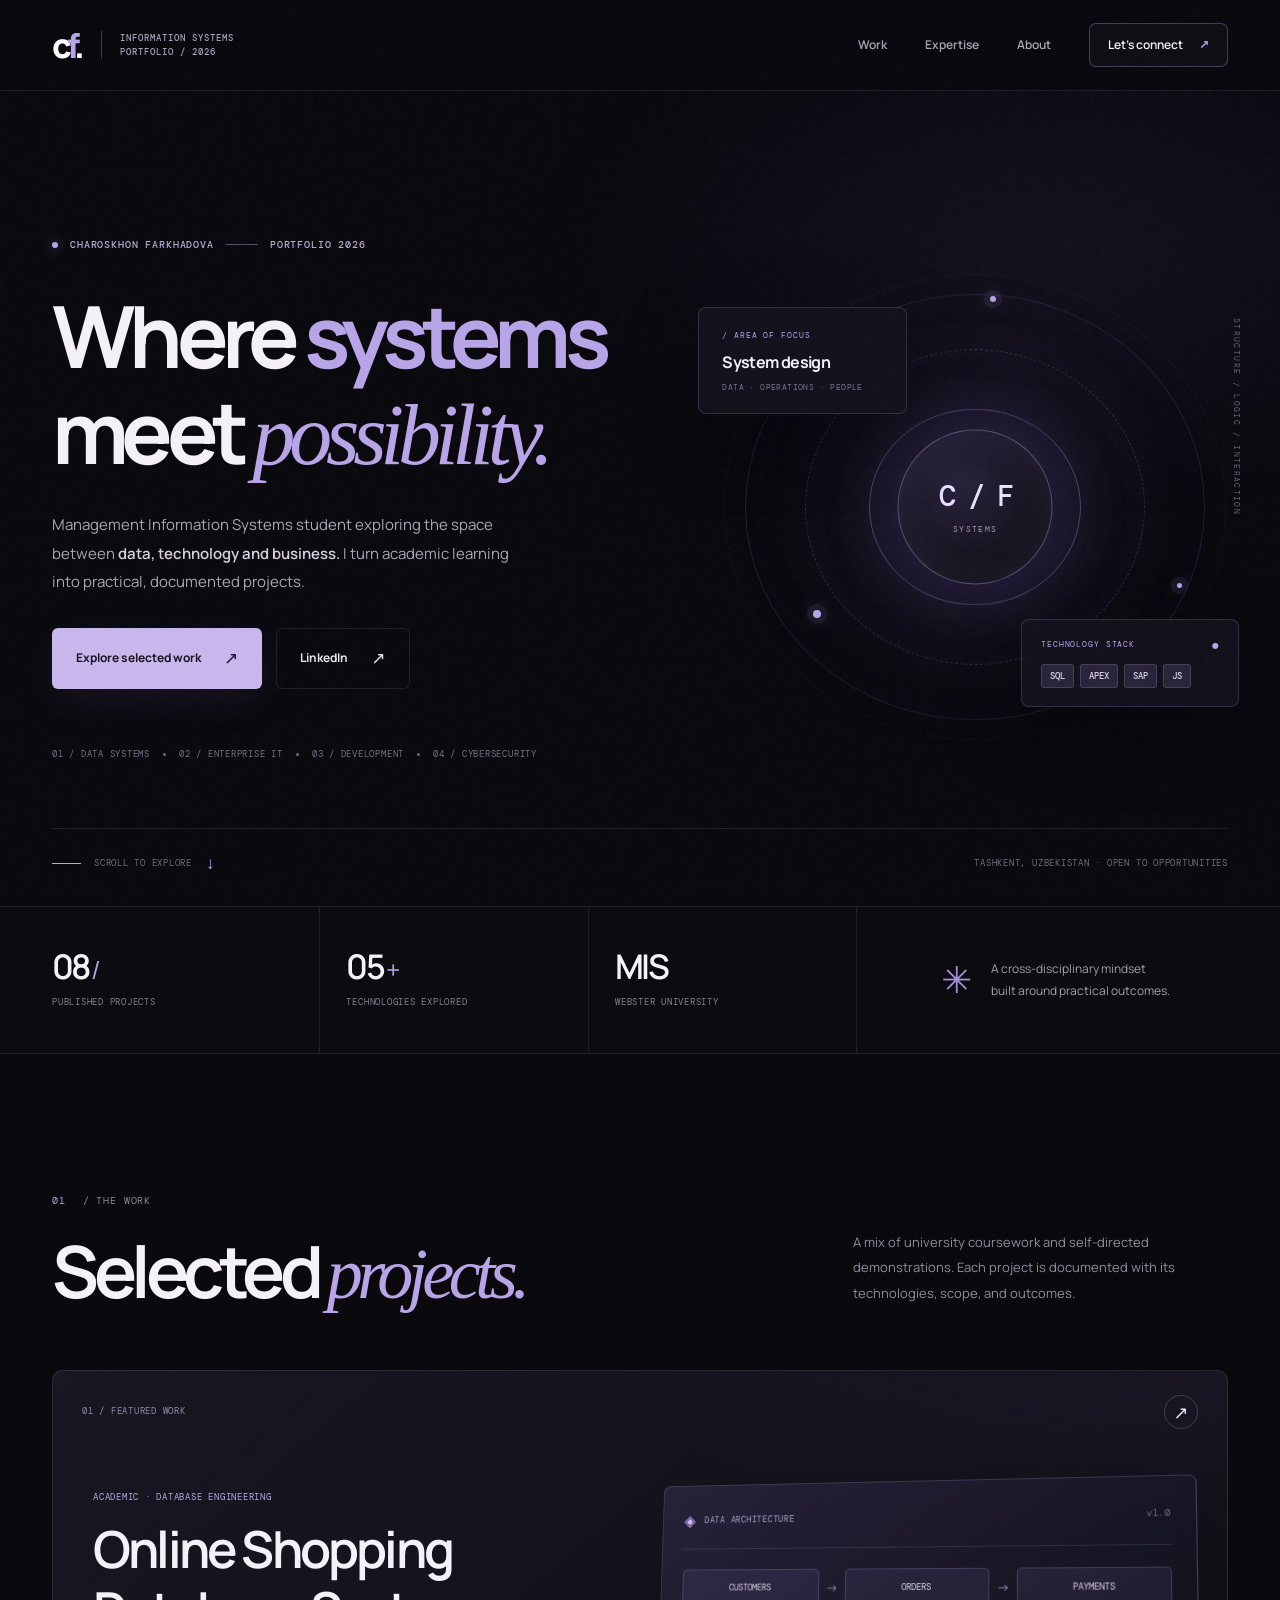
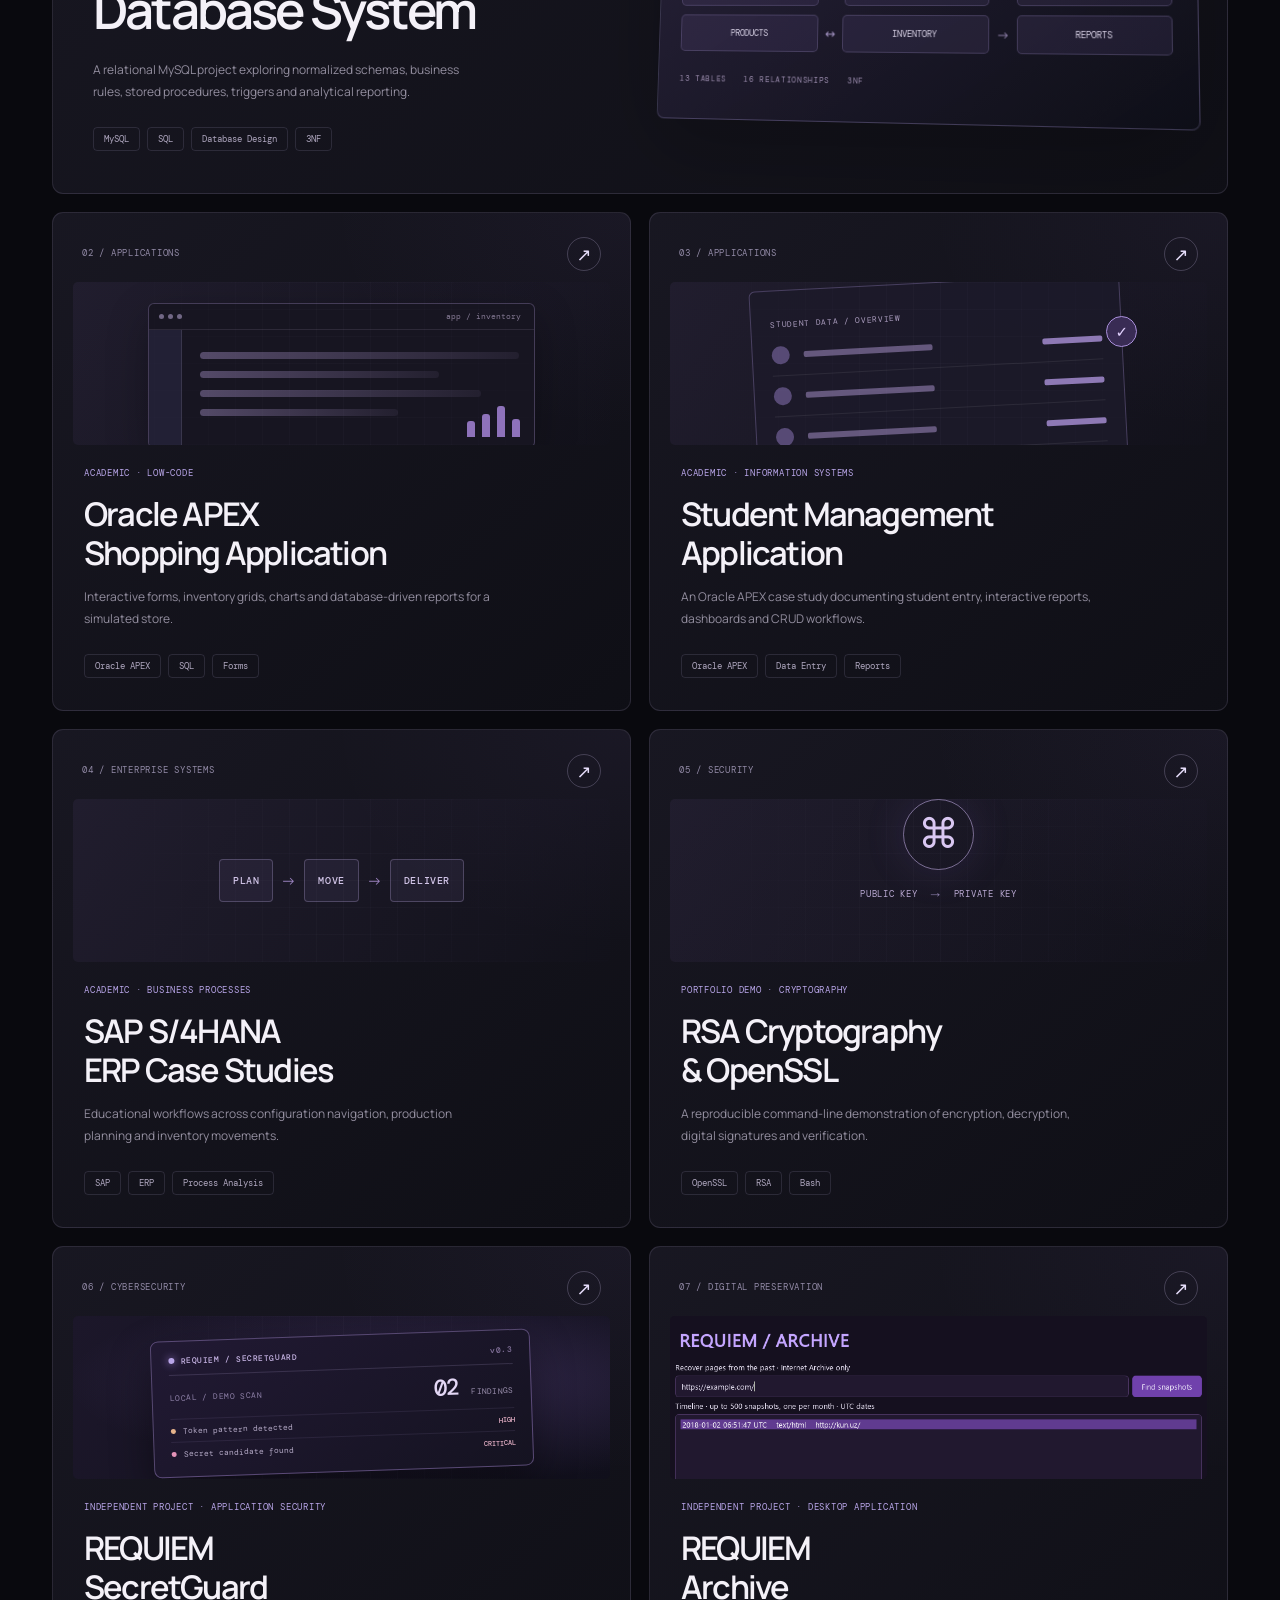
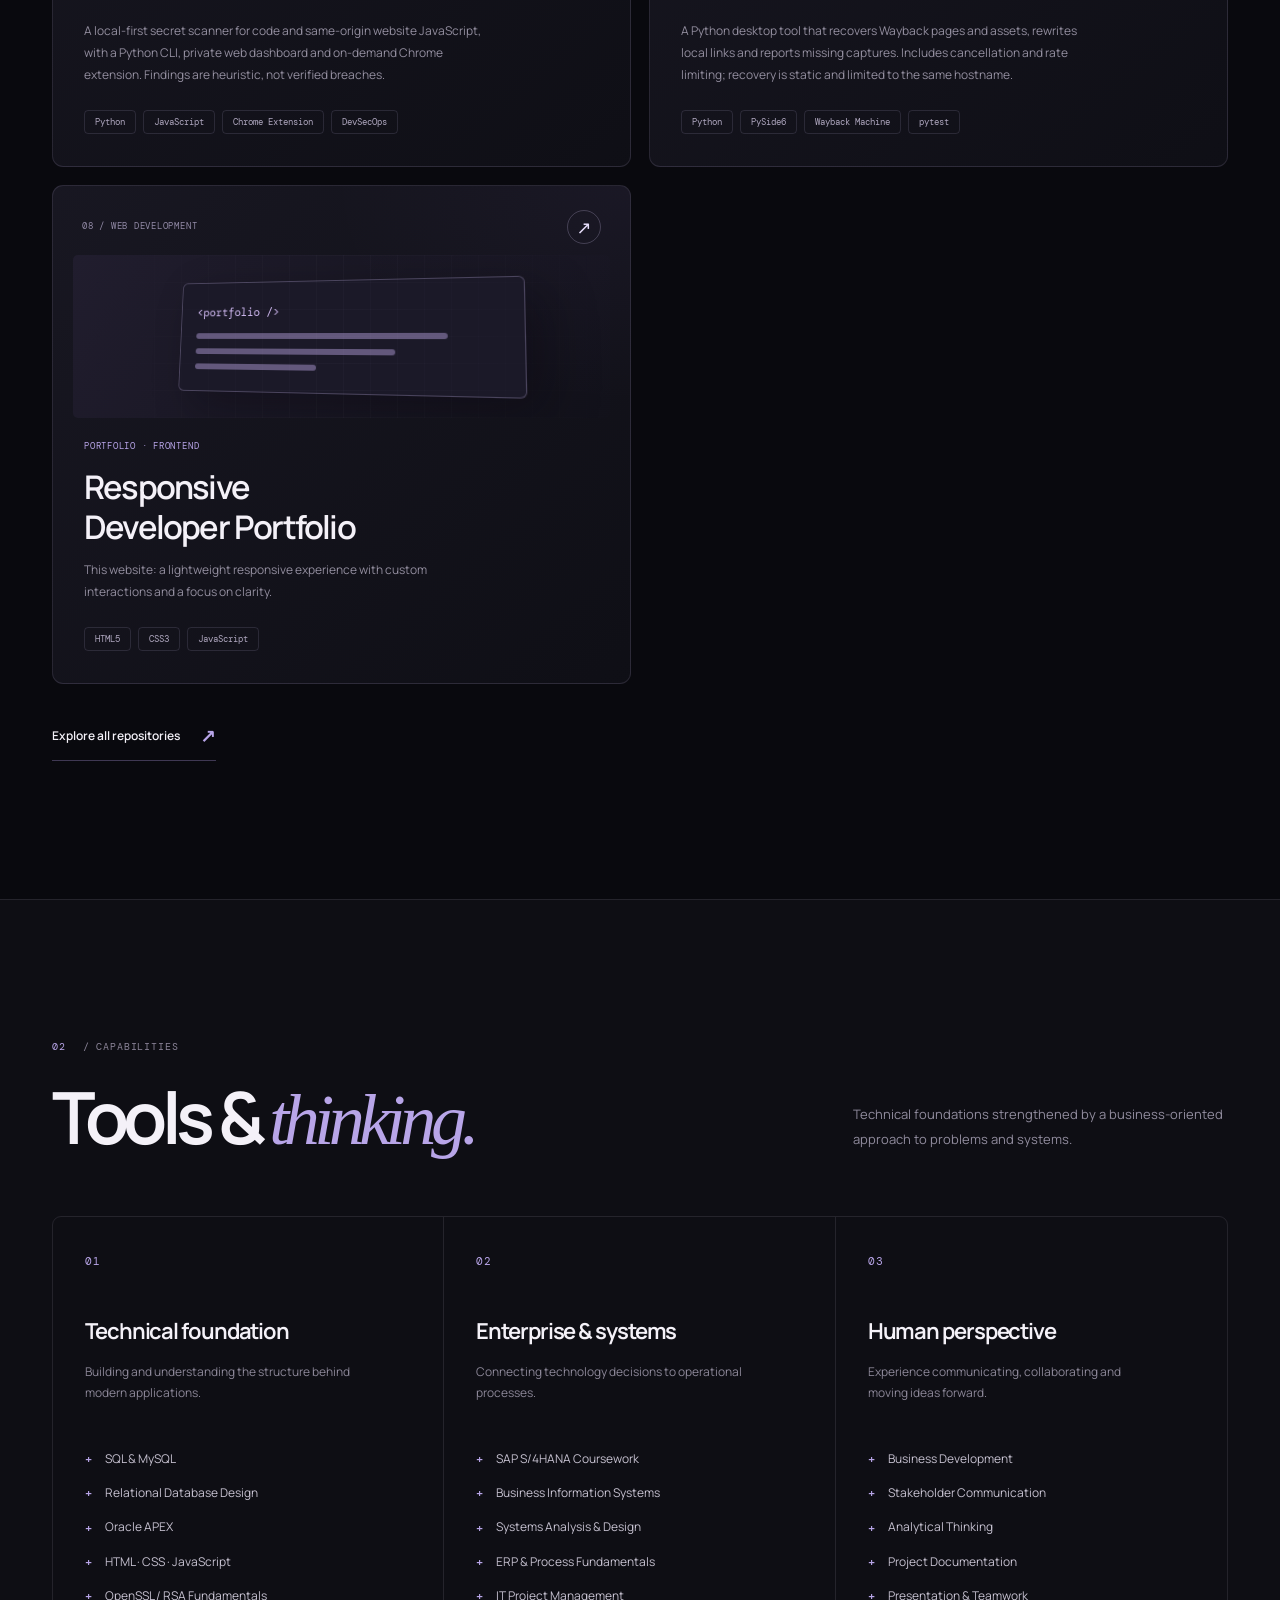
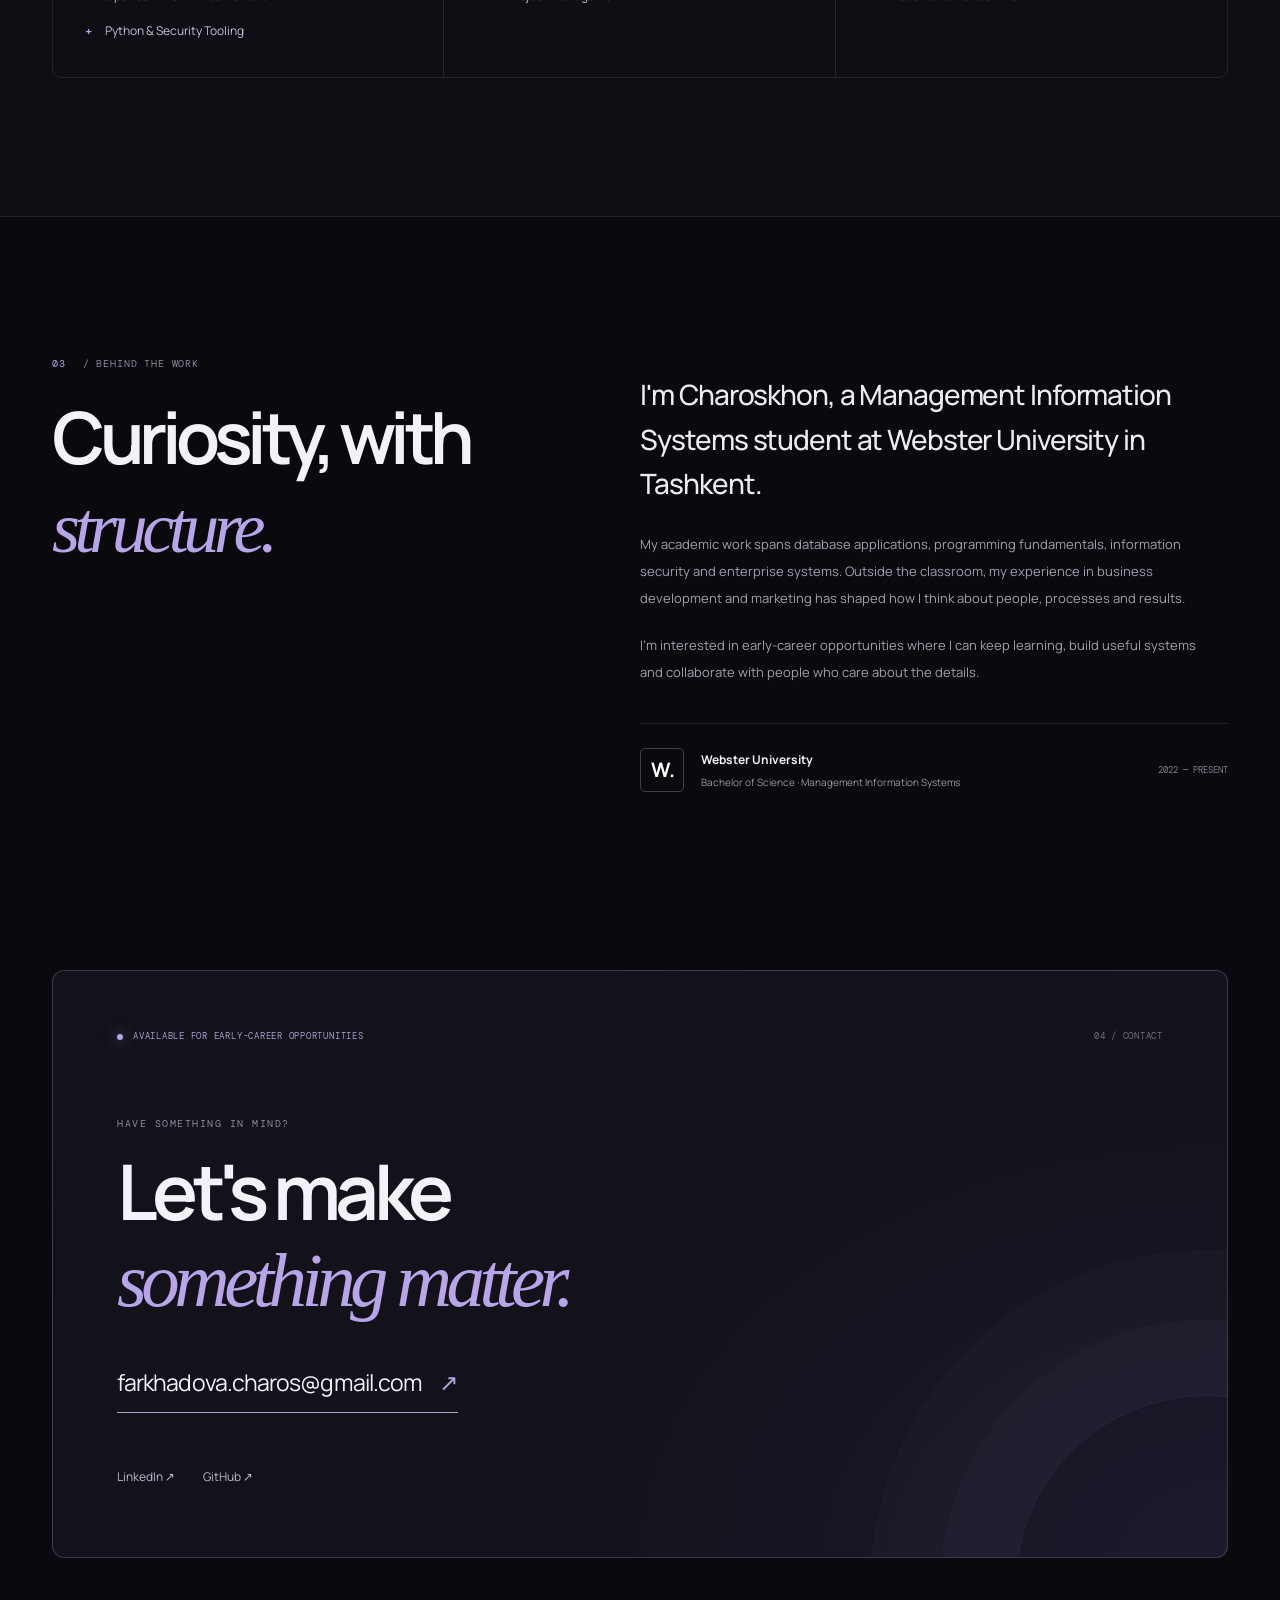
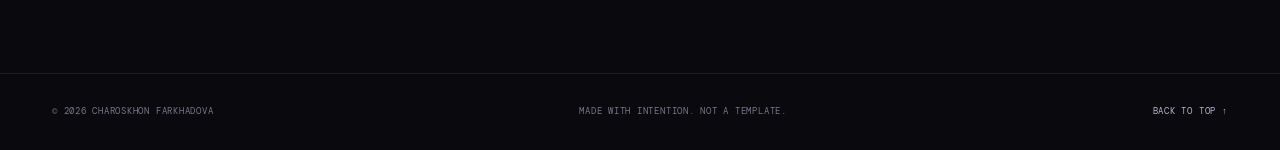
==== commit e25b253c: "Showcase REQUIEM Archive with desktop screenshot and project scope" ====
--- a/index.html
+++ b/index.html
@@ -75,7 +75,7 @@
 
     <section class="metrics" aria-label="Portfolio at a glance">
       <div class="container metric-layout">
-        <div class="metric"><strong>07<span> /</span></strong><small>PUBLISHED PROJECTS</small></div>
+        <div class="metric"><strong>08<span> /</span></strong><small>PUBLISHED PROJECTS</small></div>
         <div class="metric"><strong>05<span> +</span></strong><small>TECHNOLOGIES EXPLORED</small></div>
         <div class="metric"><strong>MIS</strong><small>WEBSTER UNIVERSITY</small></div>
         <div class="metric metric-note"><span class="note-spark">✳</span><p>A cross-disciplinary mindset<br>built around practical outcomes.</p></div>
@@ -132,8 +132,13 @@
             </div>
             <div class="project-body"><span class="project-kind">INDEPENDENT PROJECT · APPLICATION SECURITY</span><h3>REQUIEM<br>SecretGuard</h3><p>A local-first secret scanner for code and same-origin website JavaScript, with a Python CLI, private web dashboard and on-demand Chrome extension. Findings are heuristic, not verified breaches.</p><div class="tag-row"><span>Python</span><span>JavaScript</span><span>Chrome Extension</span><span>DevSecOps</span></div></div>
           </a>
+          <a class="project-card" data-reveal href="https://github.com/requiembby/requiem-archive" target="_blank" rel="noopener noreferrer">
+            <div class="project-top"><span class="project-num">07 / DIGITAL PRESERVATION</span><span class="open-arrow" aria-hidden="true">↗</span></div>
+            <div class="project-graphic archive-graphic"><img src="assets/requiem-archive.png" alt="REQUIEM Archive desktop app with a Wayback snapshot timeline and recovery log" loading="lazy" width="920" height="760"></div>
+            <div class="project-body"><span class="project-kind">INDEPENDENT PROJECT · DESKTOP APPLICATION</span><h3>REQUIEM<br>Archive</h3><p>A Python desktop tool that recovers Wayback pages and assets, rewrites local links and reports missing captures. Includes cancellation and rate limiting; recovery is static and limited to the same hostname.</p><div class="tag-row"><span>Python</span><span>PySide6</span><span>Wayback Machine</span><span>pytest</span></div></div>
+          </a>
           <a class="project-card" data-reveal href="https://github.com/requiembby/responsive-developer-portfolio" target="_blank" rel="noopener noreferrer">
-            <div class="project-top"><span class="project-num">07 / WEB DEVELOPMENT</span><span class="open-arrow" aria-hidden="true">↗</span></div>
+            <div class="project-top"><span class="project-num">08 / WEB DEVELOPMENT</span><span class="open-arrow" aria-hidden="true">↗</span></div>
             <div class="project-graphic web-graphic" aria-hidden="true"><div class="web-window"><span>&lt;portfolio /&gt;</span><i></i><i></i><i></i></div></div>
             <div class="project-body"><span class="project-kind">PORTFOLIO · FRONTEND</span><h3>Responsive<br>Developer Portfolio</h3><p>This website: a lightweight responsive experience with custom interactions and a focus on clarity.</p><div class="tag-row"><span>HTML5</span><span>CSS3</span><span>JavaScript</span></div></div>
           </a>
--- a/assets/styles.css
+++ b/assets/styles.css
@@ -198,3 +198,6 @@
 }
 @media (max-width:390px){.hero h1{font-size:44px}.eyebrow{font-size:8px}.hero-art{height:340px}.orbit-outer{width:280px;height:280px}.orbit-middle{width:220px;height:220px}.orbit-inner{width:155px;height:155px}.panel-top{left:-1px;top:5%}.panel-bottom{right:-2px;bottom:3%}.metric-note p{font-size:9px}.schema-nodes{gap:3px}.schema-nodes span{padding:10px 2px;font-size:7px}}
 @media (prefers-reduced-motion:reduce){html{scroll-behavior:auto}*,*::before,*::after{animation-duration:.01ms!important;transition-duration:.01ms!important;scroll-behavior:auto!important}[data-reveal].not-visible{opacity:1;transform:none}}
+/* Actual REQUIEM Archive desktop screenshot, kept within the existing card layout. */
+.archive-graphic img{display:block;width:100%;height:100%;object-fit:contain;object-position:center;background:#15101f}
+.archive-graphic::after{display:none}
